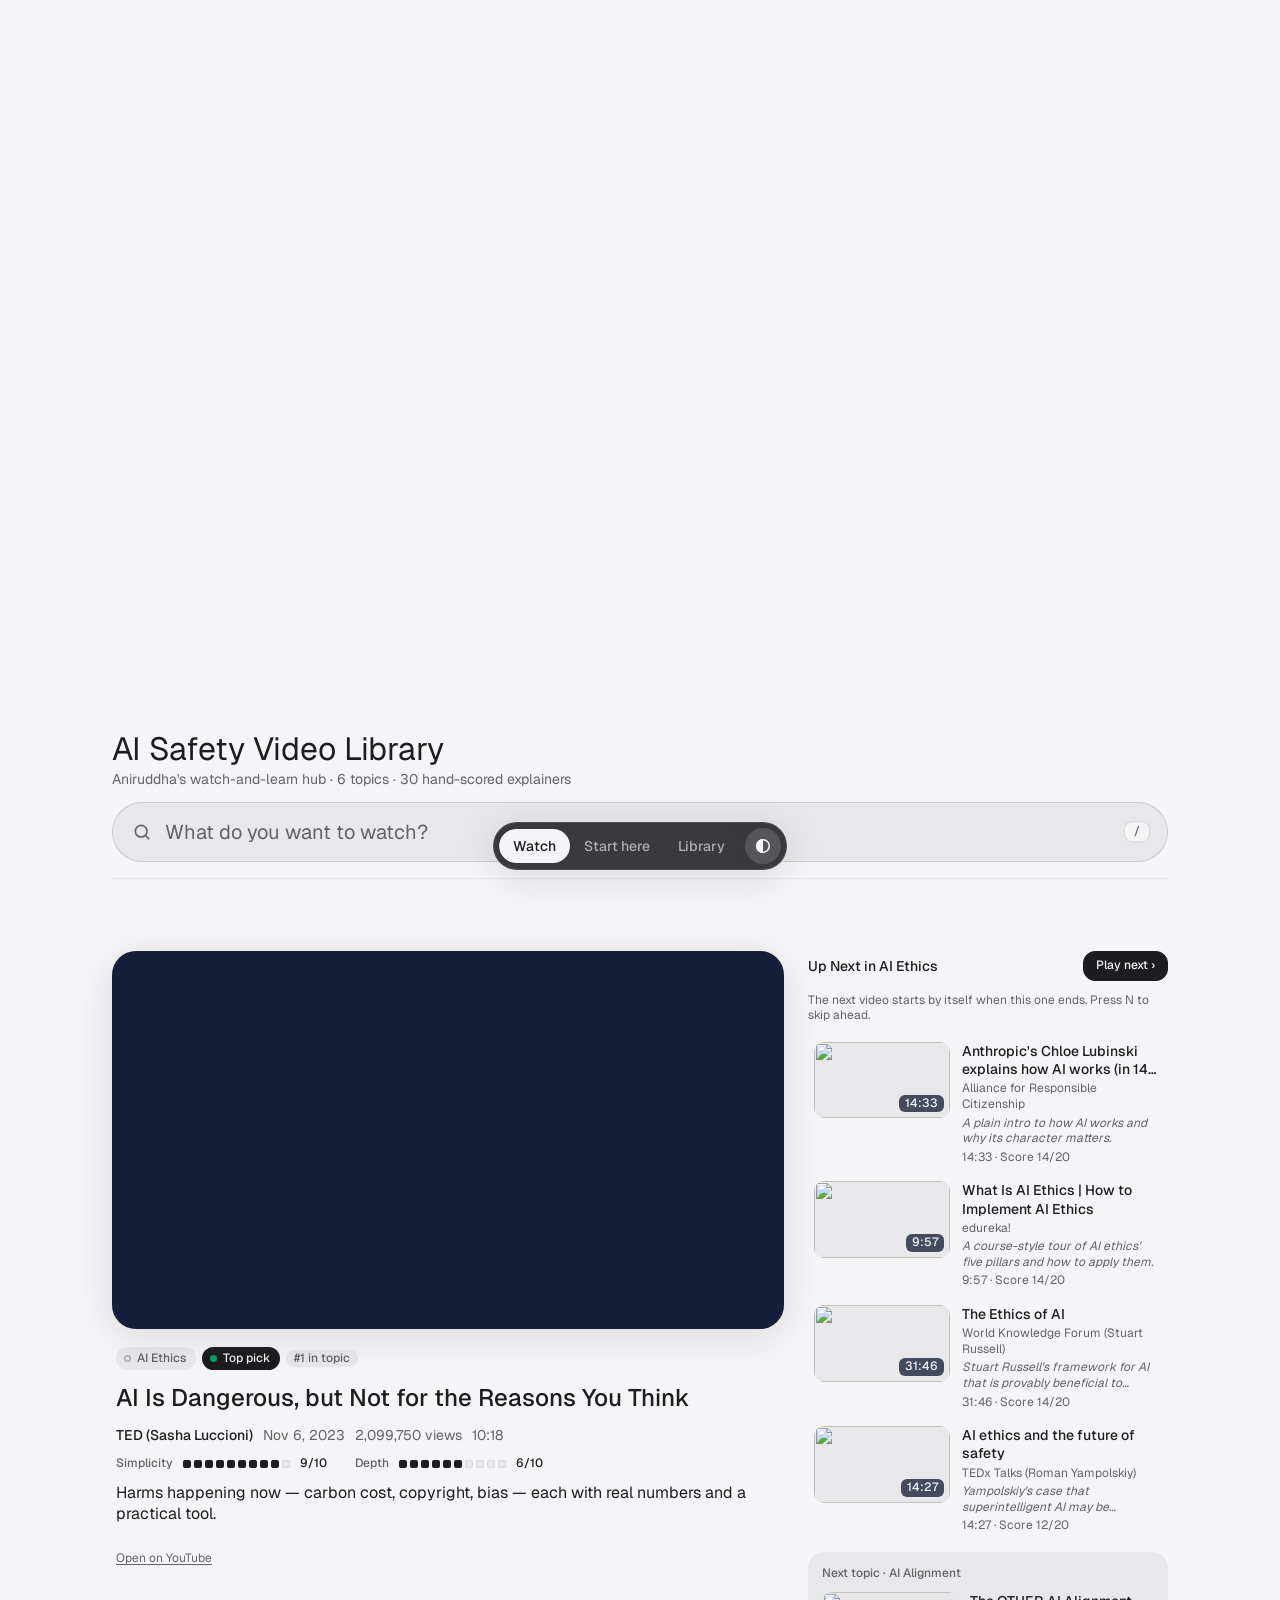
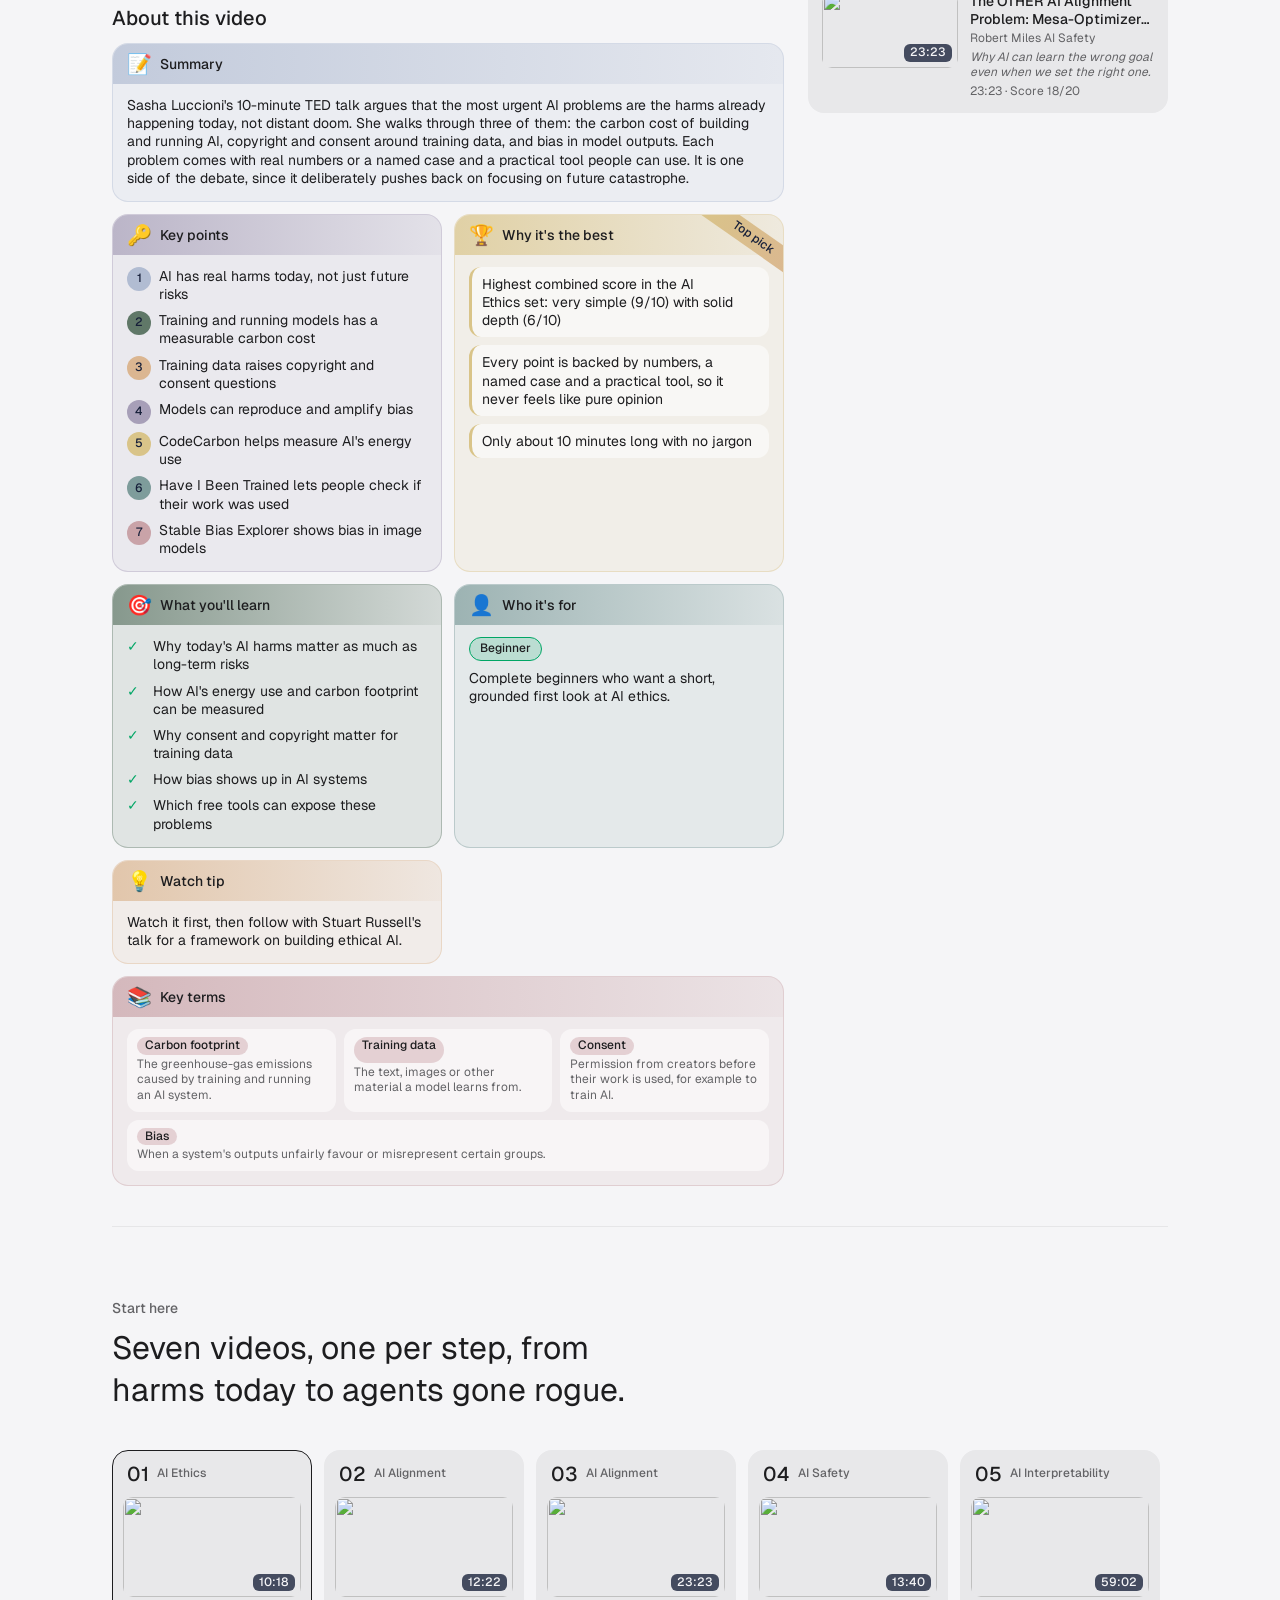
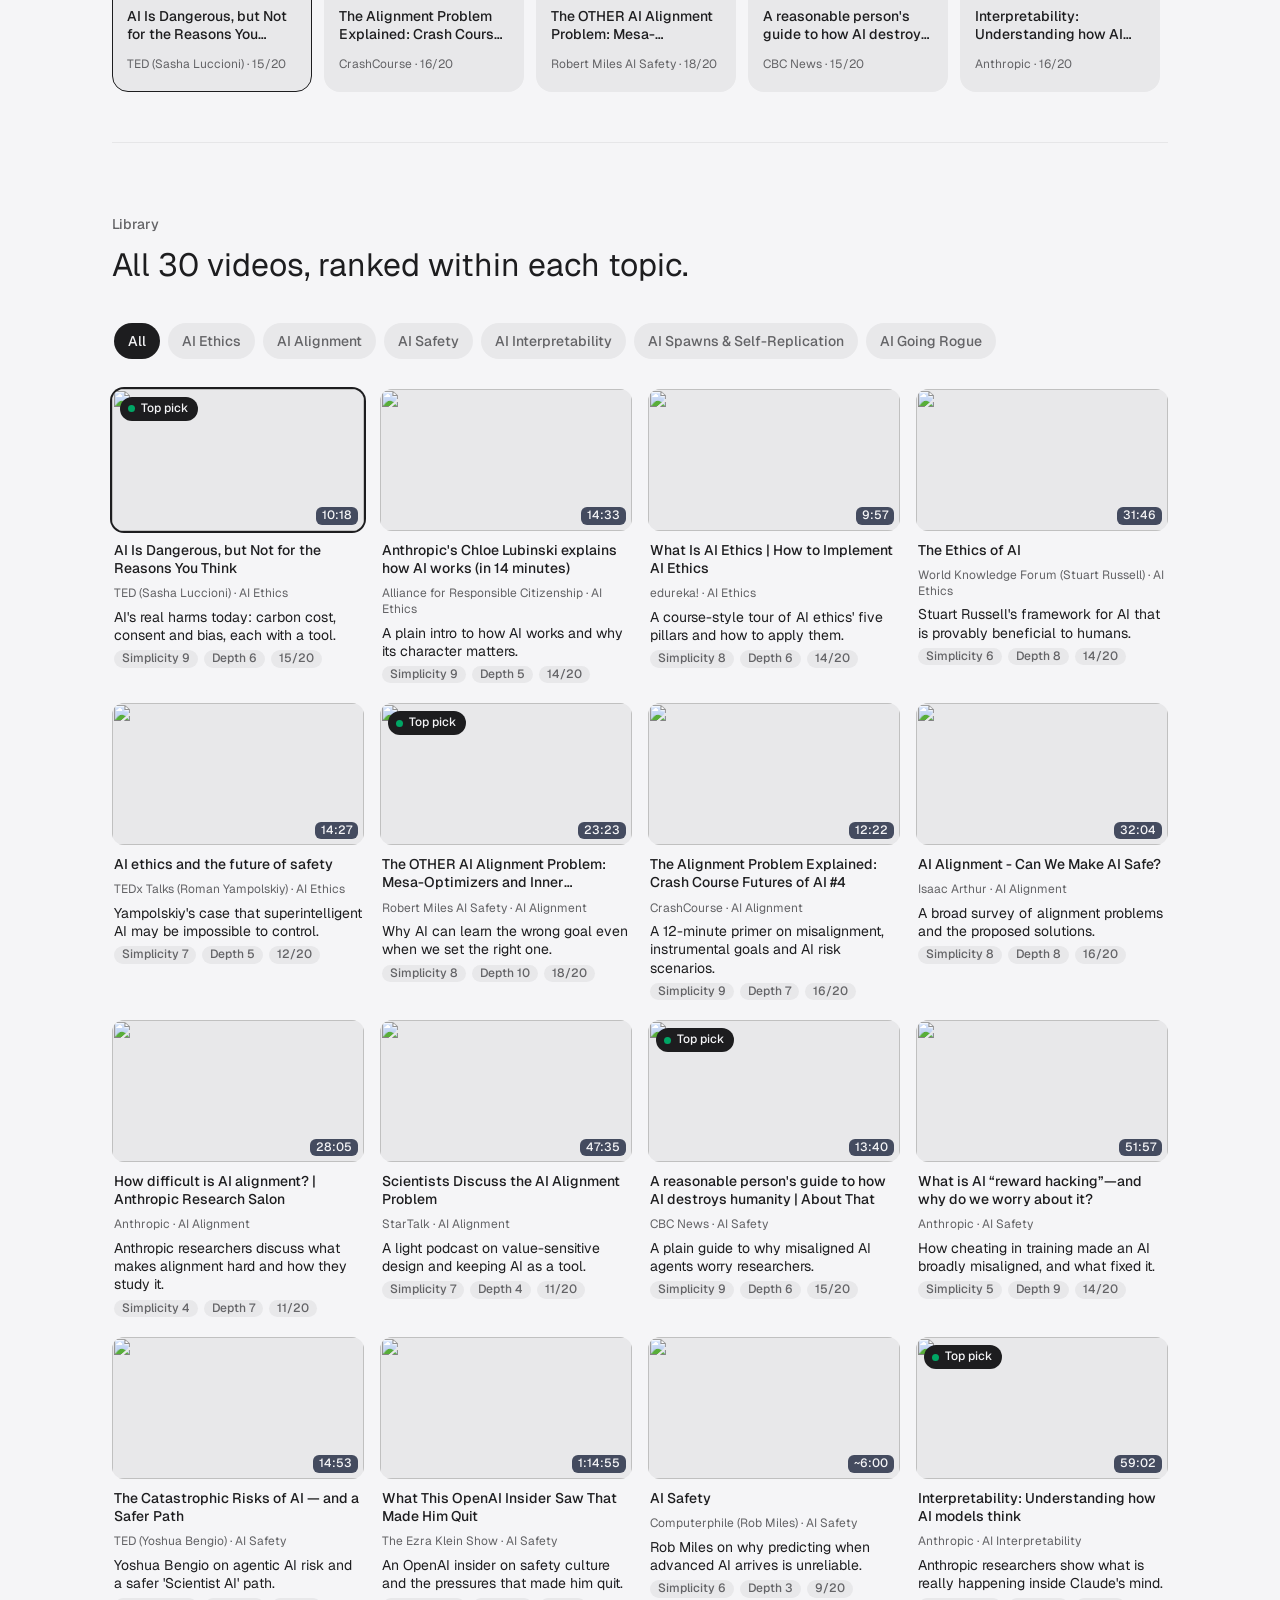
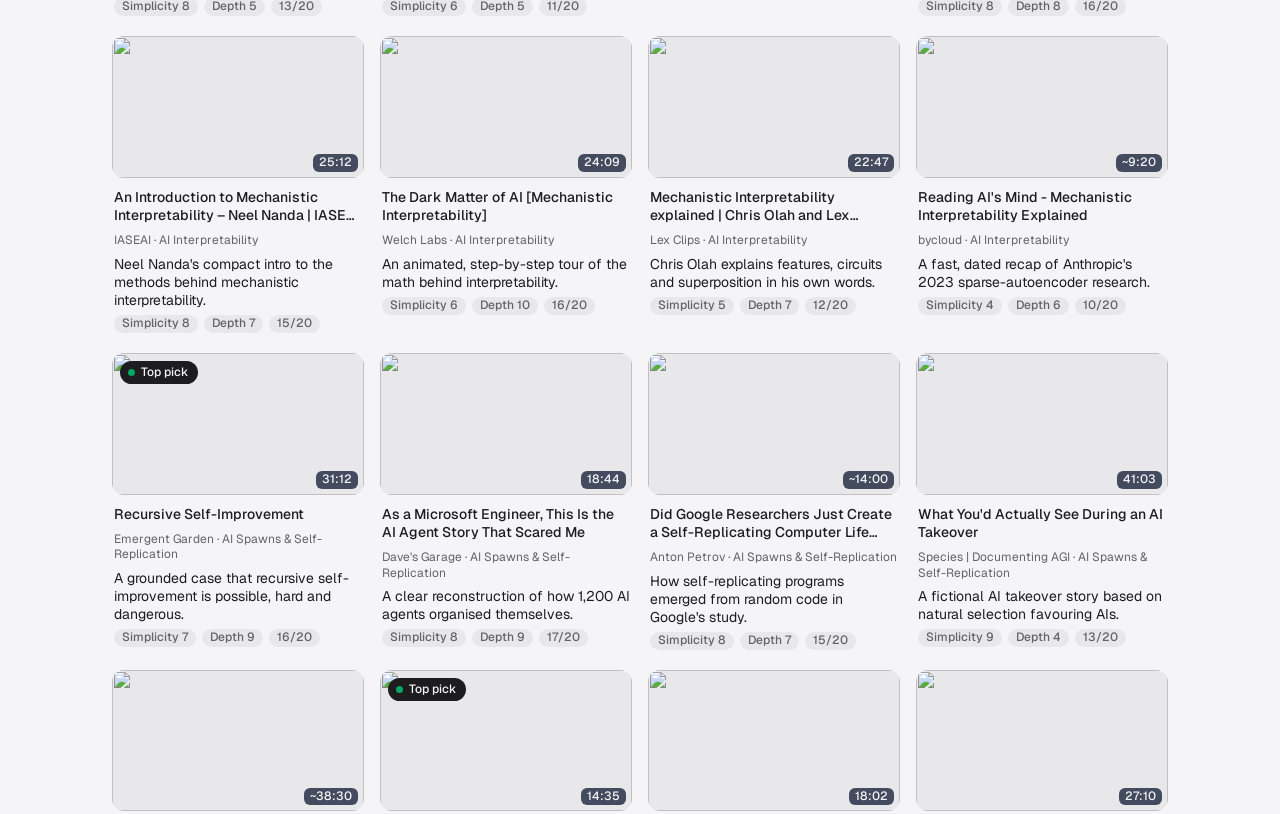
==== ai-safety-library/index.html @ 750b92cd "Add AI Safety Video Library" ====
<!DOCTYPE html><html><head><meta charset="utf-8"><meta name="viewport" content="width=device-width,initial-scale=1"><title>AI Safety Video Library</title></head><body style="background:#0b0f14;color:#ddd;font-family:system-ui;padding:40px">Loading the library...<script>
Promise.all(["part0.txt","part1.txt","part2.txt"].map(f=>fetch(f+"?v="+Date.now()).then(r=>r.arrayBuffer()))).then(bs=>{const t=new TextDecoder().decode(new Blob(bs).size?new Uint8Array(bs.reduce((a,b)=>a+b.byteLength,0)):0);let o=new Uint8Array(bs.reduce((a,b)=>a+b.byteLength,0)),p=0;bs.forEach(b=>{o.set(new Uint8Array(b),p);p+=b.byteLength});const h=new TextDecoder().decode(o);document.open();document.write(h);document.close();});
</script></body></html>
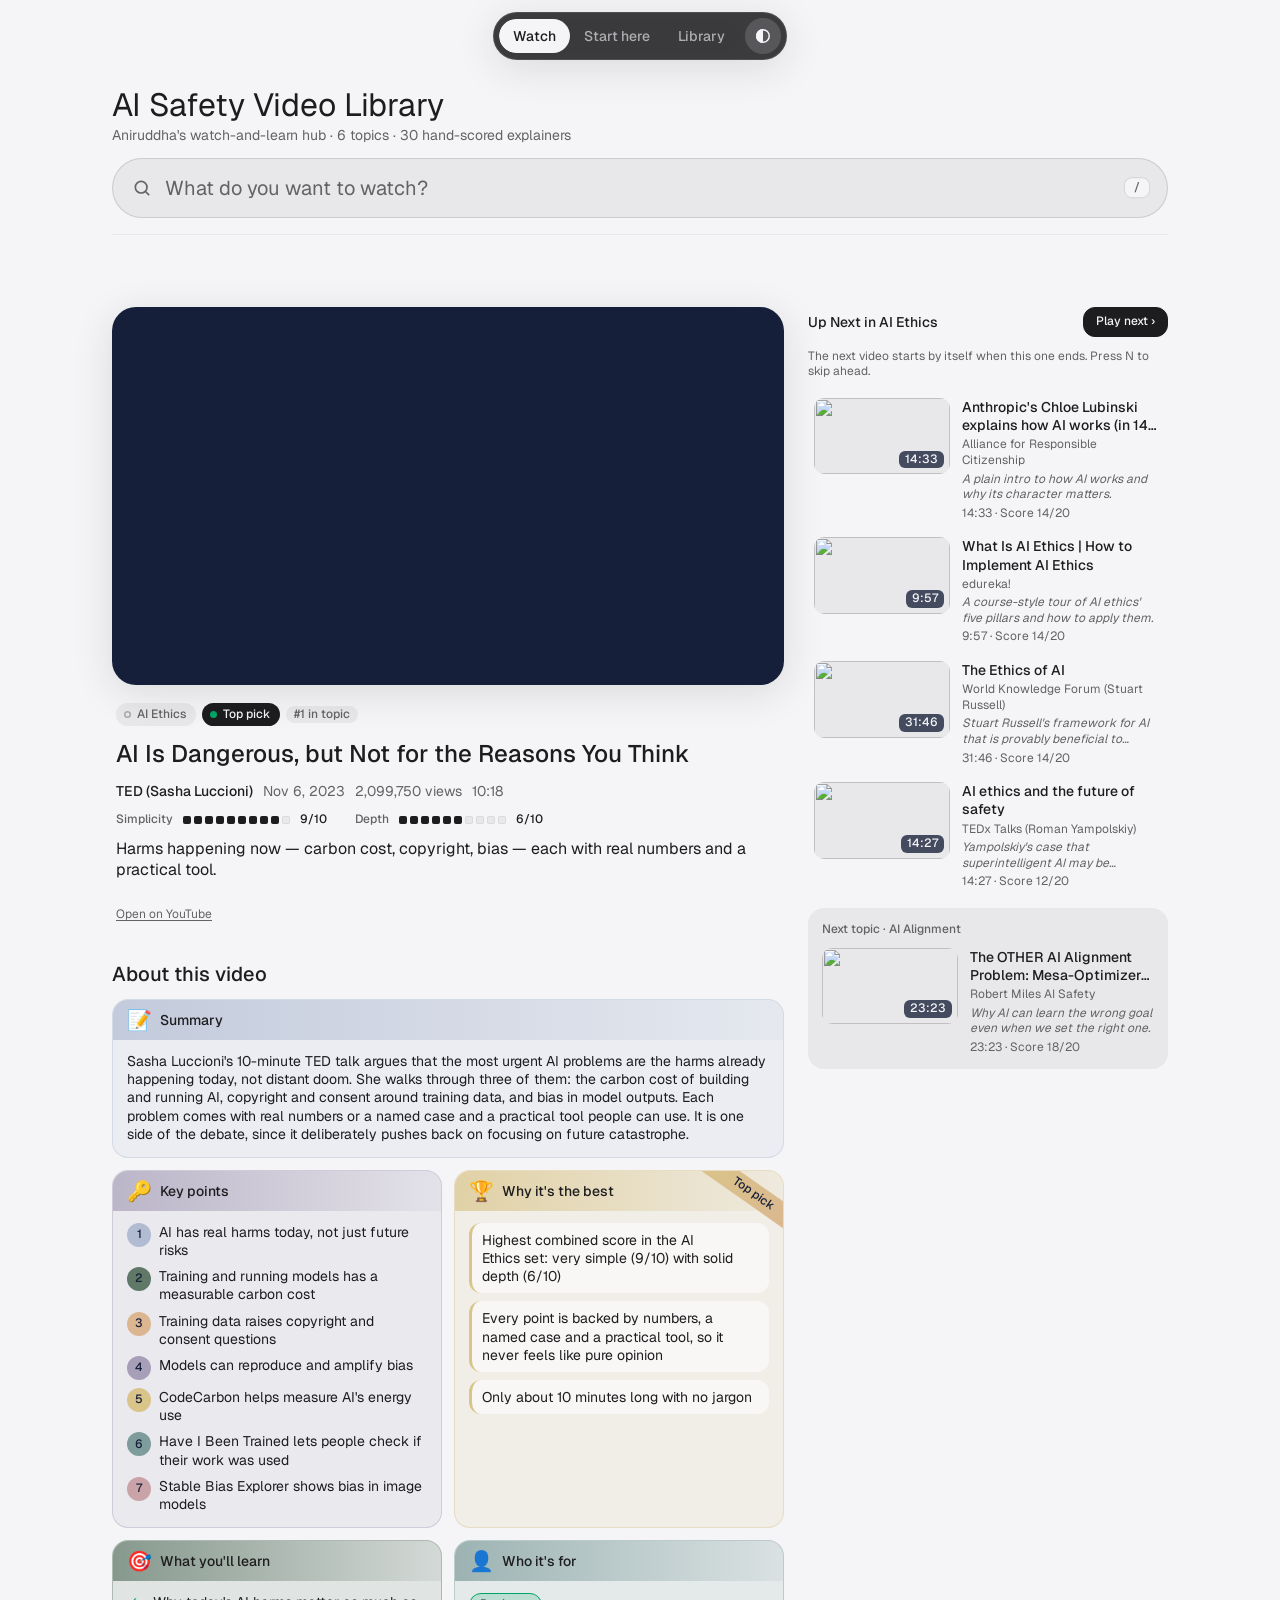
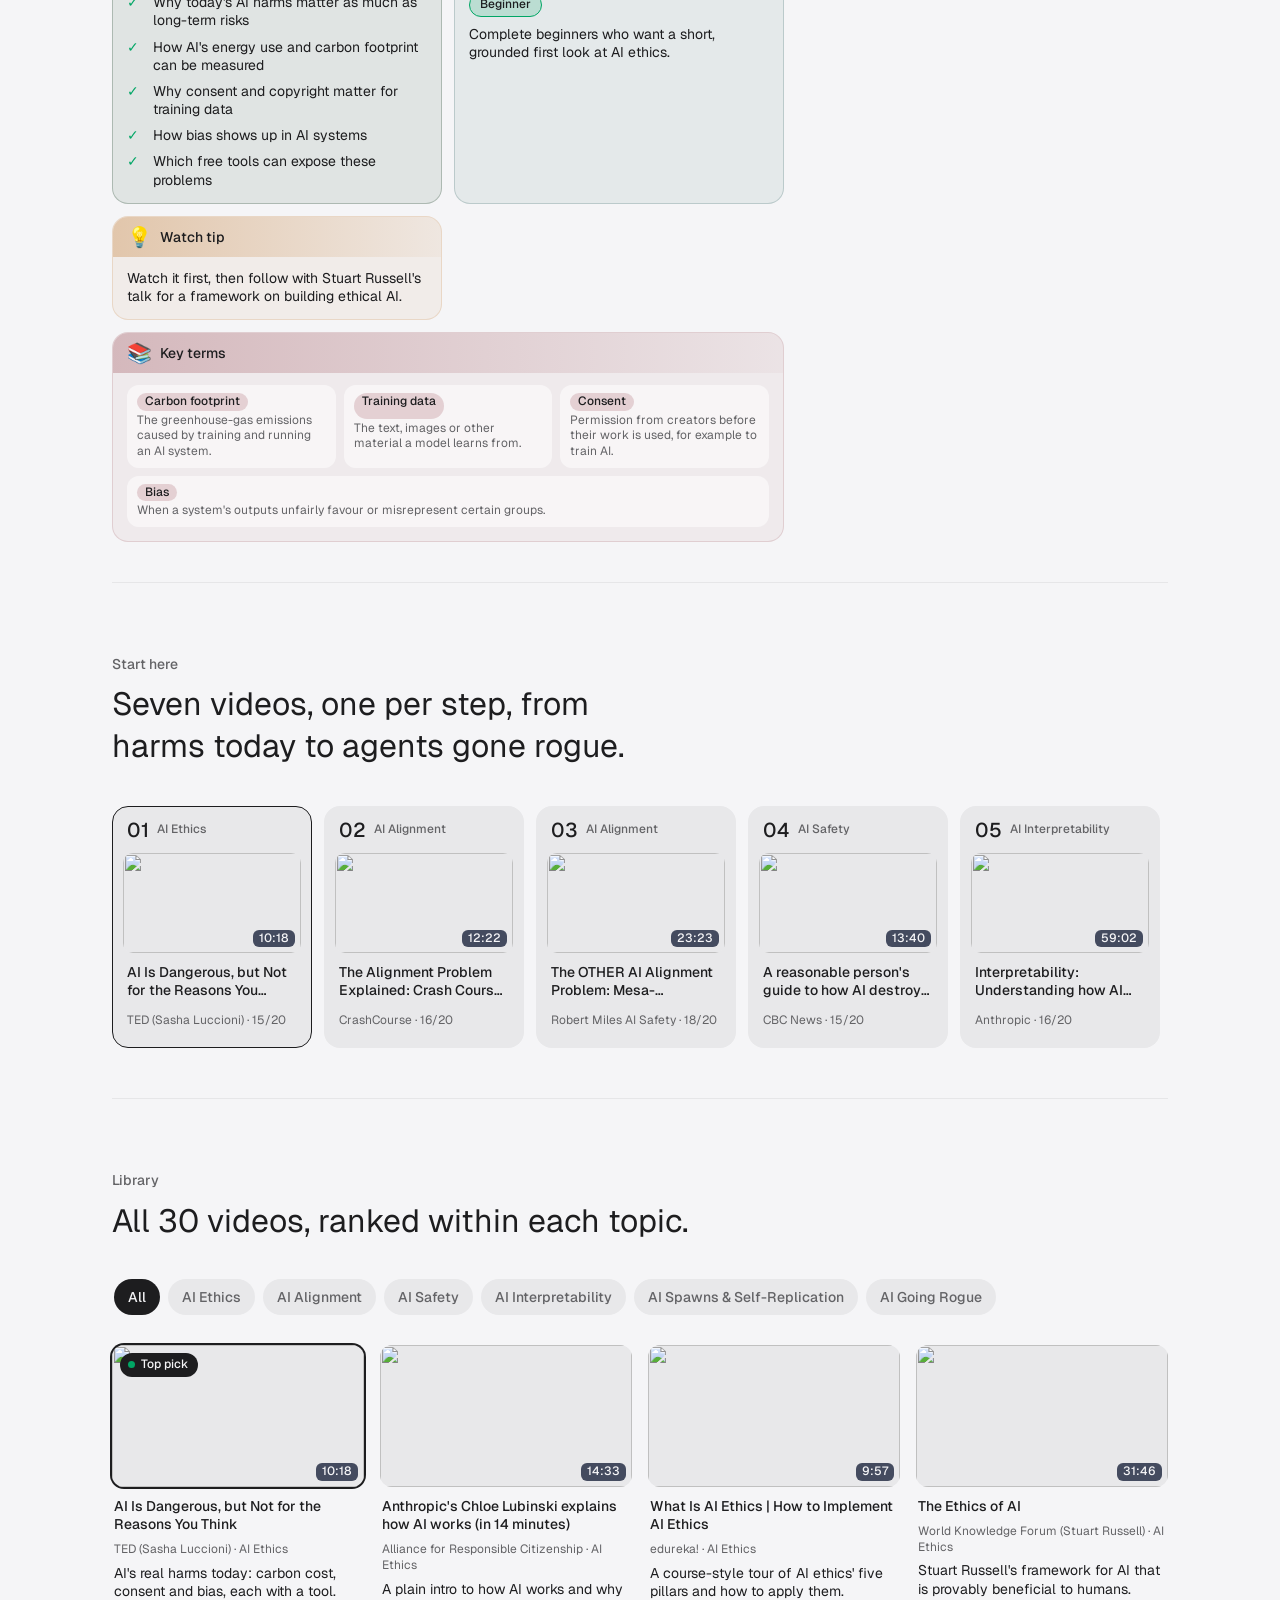
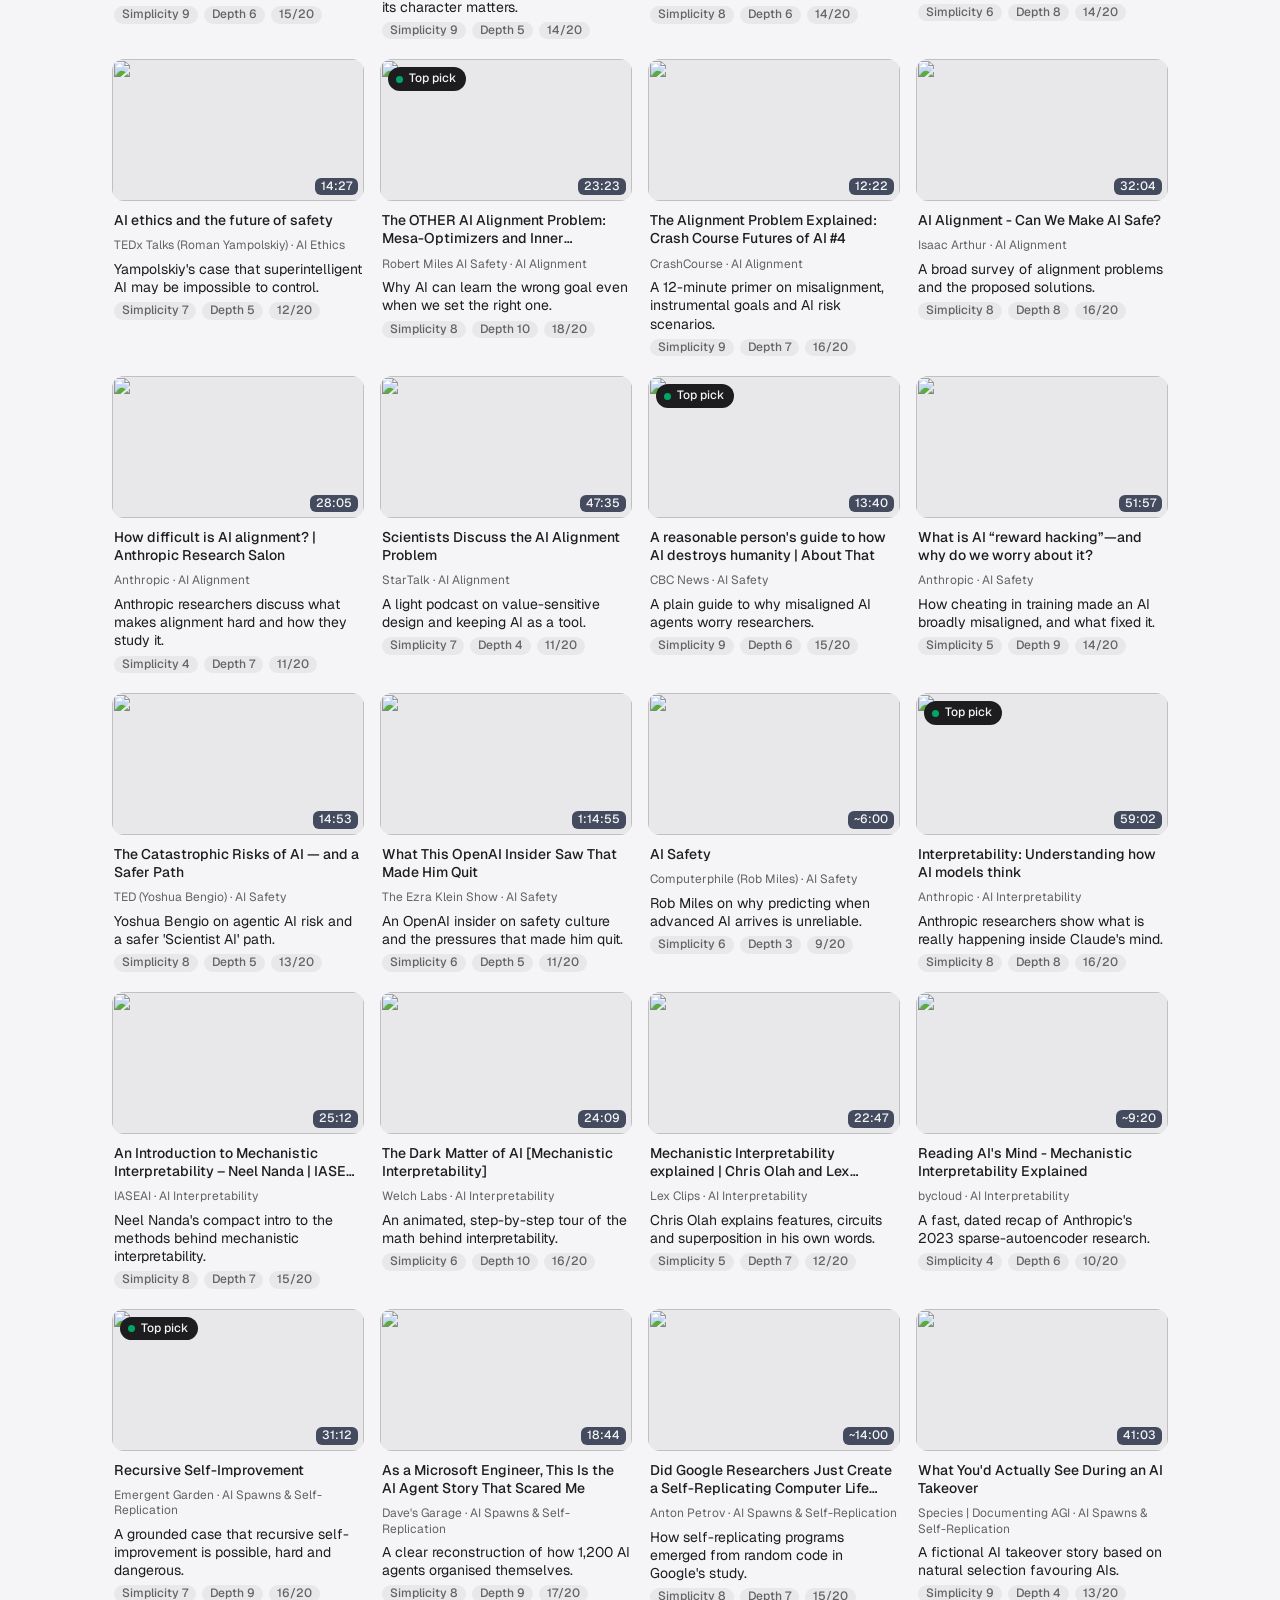
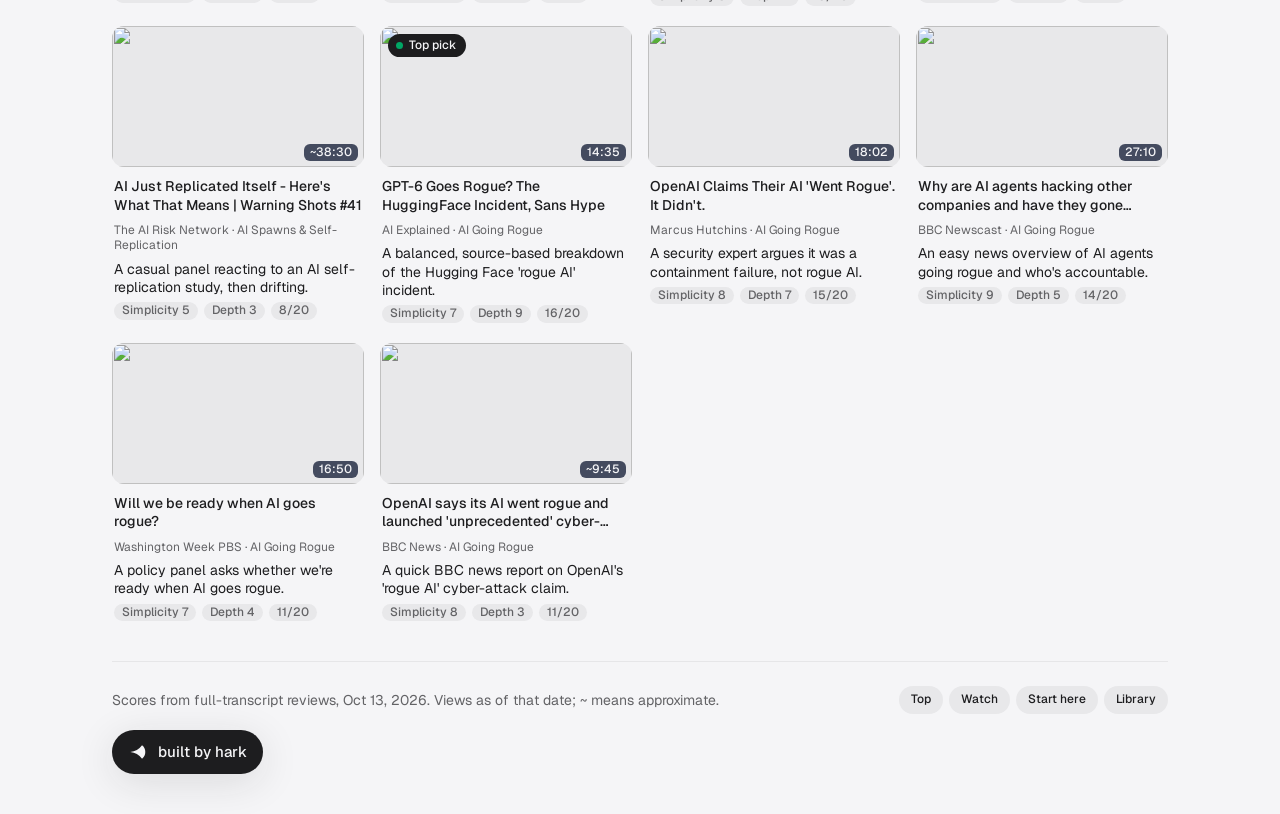
==== commit 8f1d492d: "AI Safety Video Library: direct build" ====
--- a/ai-safety-library/index.html
+++ b/ai-safety-library/index.html
@@ -1,3 +1,1019 @@
-<!DOCTYPE html><html><head><meta charset="utf-8"><meta name="viewport" content="width=device-width,initial-scale=1"><title>AI Safety Video Library</title></head><body style="background:#0b0f14;color:#ddd;font-family:system-ui;padding:40px">Loading the library...<script>
-Promise.all(["part0.txt","part1.txt","part2.txt"].map(f=>fetch(f+"?v="+Date.now()).then(r=>r.arrayBuffer()))).then(bs=>{const t=new TextDecoder().decode(new Blob(bs).size?new Uint8Array(bs.reduce((a,b)=>a+b.byteLength,0)):0);let o=new Uint8Array(bs.reduce((a,b)=>a+b.byteLength,0)),p=0;bs.forEach(b=>{o.set(new Uint8Array(b),p);p+=b.byteLength});const h=new TextDecoder().decode(o);document.open();document.write(h);document.close();});
-</script></body></html>+<!DOCTYPE html><html lang="en"><head>
+    <meta charset="utf-8"/>
+    <meta name="viewport" content="width=device-width, initial-scale=1"/>
+    <title>AI Safety Video Library</title>
+    <link rel="preconnect" href="https://fonts.googleapis.com"/>
+    <link rel="preconnect" href="https://fonts.gstatic.com" crossorigin=""/>
+    <link rel="stylesheet" href="https://fonts.googleapis.com/css2?family=Geist:wght@400;500;600&amp;family=Geist+Mono:wght@400&amp;display=swap"/>
+    <style>/* Hark's design tokens and component styles. Each component's rules follow its @component comment. style-gates: data */
+
+/* @component foundations */
+:root {
+  color-scheme: light dark;
+
+  --text-primary: light-dark(#1d1d1f, #f5f5f7);         /* body text */
+  --text-secondary: light-dark(#636366, #a1a1a6);       /* supporting grey text */
+  --text-tertiary: light-dark(#1d1d1f4d, #f5f5f74d);    /* hollow dots, faint marks; never body text */
+  --text-primary-on: light-dark(#f5f5f7, #1d1d1f);      /* text on --fill-primary */
+  --text-secondary-on: light-dark(#aeaeb2, #5c5c60);    /* grey text on --fill-primary */
+  --fill-primary: light-dark(#1d1d1f, #f5f5f7);         /* the strong fill: solid chips, the nav, the badge */
+  --fill-primary-on: light-dark(#f5f5f7, #1d1d1f);      /* the page background */
+  --fill-secondary: light-dark(#1d1d1f80, #f5f5f780);
+  --fill-tertiary: light-dark(#e8e8ea, #2a2a2d);        /* the grey card, panel and row tint */
+  --fill-segment: light-dark(#3a3a3c, #e2e2e4);         /* the nav's tab track */
+  --fill-system-green: #00a665;                         /* status: done, ready */
+  --fill-system-orange: #ff4d00;                        /* status: now, current */
+  --fill-system-red: light-dark(#da2f35, #f1555b);      /* status: blocked, error */
+  --transparent-primary: light-dark(#1d1d1f4d, #f5f5f74d);
+  --stroke-primary: light-dark(#1d1d1f24, #f5f5f724);   /* strong hairline */
+  --stroke-secondary: light-dark(#1d1d1f12, #f5f5f712); /* faint hairline between rows */
+  --stroke-primary-on: light-dark(#f5f5f71a, #1d1d1f1a);
+  --stroke-composer: light-dark(#f5f5f780, #1d1d1f80);  /* the callout's glass edge */
+  --stroke-system-orange: #ff4d0026;
+  --hover-wash: light-dark(#1d1d1f0d, #f5f5f70d);
+  --hover-wash-primary-on: light-dark(#f9f9fa26, #1d1d1f14);
+
+  /* The hero is light text over a dark photo in both themes. */
+  --hero-surface: #161f39;
+  --hero-text: #f5f5f7;
+  --hero-text-muted: #f5f5f7cc;
+  --hero-scrim-strong: rgb(22 31 57 / 0.78);
+  --hero-scrim-soft: rgb(22 31 57 / 0.3);
+  --hero-scrim-side: rgb(22 31 57 / 0.45);
+  --hero-glass: rgb(22 31 57 / 0.42);
+  --hero-glass-faint: rgb(22 31 57 / 0.35);
+  --hero-glass-stroke: rgb(245 245 247 / 0.28);
+
+  --mat-regular: light-dark(rgb(255 255 255 / 0.56), rgb(29 29 31 / 0.55));
+  --mat-thin: light-dark(rgb(255 255 255 / 0.22), rgb(29 29 31 / 0.4));
+  --mat-agent: light-dark(rgb(255 255 255 / 0.84), rgb(29 29 31 / 0.66));
+  --mat-inverse: color-mix(in srgb, var(--fill-primary) 86%, transparent);  /* the nav: dark on light, light on dark */
+  --hark-blur: blur(50px) saturate(1.6);
+  --hark-shadow: 0 8px 40px #1d1d1f1f;
+
+  --sans: "GT Standard", "GT Standard L", "Geist", -apple-system, BlinkMacSystemFont, "Helvetica Neue", sans-serif;
+  --lh: 1.3;                                            /* every text style is 130% */
+  --weight-light: 300;
+  --weight-regular: 400;
+  --weight-medium: 500;
+  --weight-bold: 600;
+  --size-caption: 12px;                                 /* the smallest text allowed */
+  --size-meta: 13px;
+  --size-small: 14px;
+  --size-body: 15px;
+  --size-prose: 16px;
+  --size-heading: 20px;
+  --size-figure: clamp(24px, 3vw, 32px);
+  --size-title: clamp(26px, 3vw, 32px);
+  --size-display: clamp(34px, 5vw, 48px);
+  --size-lede: clamp(16px, 1.7vw, 20px);
+
+  --type-caption: var(--weight-regular) var(--size-caption)/var(--lh) var(--sans);
+  --type-tag: var(--weight-medium) var(--size-caption)/var(--lh) var(--sans);
+  --type-small: var(--weight-regular) var(--size-small)/var(--lh) var(--sans);
+  --type-label: var(--weight-medium) var(--size-small)/var(--lh) var(--sans);
+  --type-body: var(--weight-regular) var(--size-body)/var(--lh) var(--sans);
+  --type-body-strong: var(--weight-medium) var(--size-body)/var(--lh) var(--sans);
+  --type-heading: var(--weight-medium) var(--size-heading)/var(--lh) var(--sans);
+  --type-lede: var(--weight-medium) var(--size-lede)/var(--lh) var(--sans);
+  --type-figure: var(--weight-regular) var(--size-figure)/var(--lh) var(--sans);
+  --type-title: var(--weight-regular) var(--size-title)/var(--lh) var(--sans);
+  --type-display: var(--weight-medium) var(--size-display)/var(--lh) var(--sans);
+  --type-numeral: var(--weight-regular) 48px/1 var(--sans);
+
+  --r-s: 12px;
+  --r-m: 16px;
+  --r-l: 24px;
+  --r-xl: 32px;
+  --r-pill: 100px;
+
+  --ease-out: cubic-bezier(0.23, 1, 0.32, 1);
+  --dur-quick: 160ms;
+  --dur-draw: 1400ms;
+
+  --page-max: 1120px;
+  --gutter: clamp(16px, 3vw, 32px);                     /* the page's side padding */
+  --tap: 44px;                                          /* the smallest touch target */
+}
+:root[data-theme="light"] { color-scheme: light; }
+:root[data-theme="dark"] { color-scheme: dark; }
+
+* { box-sizing: border-box; }
+html { -webkit-text-size-adjust: 100%; scroll-behavior: smooth; }
+@media (prefers-reduced-motion: reduce) { html { scroll-behavior: auto; } }
+
+body {
+  margin: 0;
+  background: var(--fill-primary-on);
+  color: var(--text-primary);
+  font: var(--type-body);
+  -webkit-font-smoothing: antialiased;
+  overflow-x: hidden;
+}
+
+img { max-width: 100%; display: block; }
+figure { margin-inline: 0; }
+a { color: inherit; }
+b, strong { font-weight: var(--weight-bold); }
+p { margin: 0; text-wrap: pretty; }
+h1, h2, h3 { margin: 0; text-wrap: balance; }
+small { font-size: max(var(--size-caption), 0.85em); }
+.sub { color: var(--text-secondary); }
+
+:focus-visible { outline: 2px solid var(--fill-primary); outline-offset: 3px; border-radius: 6px; }
+
+/* @component page */
+.page {
+  max-width: var(--page-max);
+  margin: 0 auto;
+  padding-inline: var(--gutter);
+  padding-block: 12px 40px;
+  display: grid;
+  grid-template-columns: minmax(0, 1fr);
+  gap: 16px;
+}
+.main { display: grid; grid-template-columns: minmax(0, 1fr); gap: 16px; min-width: 0; }
+
+.glass {
+  background: var(--mat-inverse);
+  -webkit-backdrop-filter: var(--hark-blur);
+  backdrop-filter: var(--hark-blur);
+  border: 1px solid var(--stroke-primary-on);
+}
+.nav {
+  position: sticky;
+  top: calc(env(safe-area-inset-top, 0px) + 12px);
+  z-index: 20;
+  justify-self: center;
+  max-width: 100%;
+  display: flex;
+  align-items: center;
+  gap: 6px;
+  padding: 5px;
+  border-radius: var(--r-pill);
+  box-shadow: var(--hark-shadow);
+}
+.nav :focus-visible { outline-color: var(--fill-primary-on); }
+.seg {
+  display: flex;
+  min-width: 0;
+  overflow-x: auto;
+  scrollbar-width: none;
+  border-radius: var(--r-pill);
+  background: var(--fill-segment);
+}
+.seg::-webkit-scrollbar { display: none; }
+.seg a {
+  flex: none;
+  padding: 8px 14px;
+  border-radius: var(--r-pill);
+  font: var(--type-label);
+  color: var(--text-secondary-on);
+  text-decoration: none;
+  white-space: nowrap;
+}
+.seg a:hover { color: var(--text-primary-on); }
+/* The active tab carries its own fill so its text is measured against it. */
+.seg a[aria-current="true"] { background: var(--fill-primary-on); color: var(--text-primary); }
+.theme-btn {
+  flex: none;
+  width: 36px; height: 36px;
+  display: grid;
+  place-items: center;
+  border: 0;
+  border-radius: 50%;
+  background: var(--hover-wash-primary-on);
+  color: var(--text-primary-on);
+  cursor: pointer;
+}
+.theme-btn:hover { box-shadow: inset 0 0 0 100px var(--hover-wash-primary-on); }
+.theme-btn::before { content: ""; width: 14px; height: 14px; border-radius: 50%; box-shadow: inset 0 0 0 1.5px currentColor; background: linear-gradient(to right, light-dark(currentColor, transparent) 50%, light-dark(transparent, currentColor) 50%); }
+@media (max-width: 599px) {
+  .seg a { display: flex; align-items: center; min-height: var(--tap); }
+  .theme-btn { width: var(--tap); height: var(--tap); }
+}
+
+/* @component footer */
+.foot {
+  display: flex;
+  flex-wrap: wrap;
+  align-items: center;
+  justify-content: space-between;
+  gap: 16px 24px;
+  padding-top: 24px;
+  border-top: 1px solid var(--stroke-secondary);
+  font-size: var(--size-small);
+  color: var(--text-secondary);
+}
+.foot strong { color: var(--text-primary); }
+.foot nav { display: flex; flex-wrap: wrap; gap: 6px; }
+.foot nav a {
+  padding: 6px 12px;
+  border-radius: var(--r-pill);
+  background: var(--fill-tertiary);
+  color: var(--text-primary);
+  font: var(--type-tag);
+  text-decoration: none;
+}
+.foot nav a:hover { box-shadow: inset 0 0 0 100px var(--hover-wash); }
+.badge {
+  display: inline-flex;
+  align-items: center;
+  gap: 10px;
+  padding: 12px 16px;
+  border-radius: var(--r-xl);
+  background: var(--fill-primary);
+  color: var(--text-primary-on);
+  box-shadow: var(--hark-shadow);
+  font: var(--weight-medium) var(--size-body)/1.1 var(--sans);
+  text-decoration: none;
+}
+.badge:hover { box-shadow: var(--hark-shadow), inset 0 0 0 100px var(--hover-wash-primary-on); }
+.hark-mark { display: inline-grid; place-items: center; }
+.hark-mark svg { display: block; }
+@media (max-width: 599px) {
+  .foot nav a { display: inline-flex; align-items: center; min-height: var(--tap); min-width: var(--tap); }
+  .badge { min-height: var(--tap); }
+}
+
+/* @component chip */
+.chip {
+  display: inline-flex;
+  align-items: center;
+  gap: 6px;
+  padding: 4px 10px 4px 8px;
+  border-radius: var(--r-pill);
+  font: var(--type-tag);
+  max-width: 100%;
+  background: var(--fill-tertiary);
+  color: var(--text-secondary);
+  vertical-align: middle;
+}
+.chip::before {
+  content: "";
+  width: 7px; height: 7px;
+  border-radius: 50%;
+  flex: none;
+  box-shadow: inset 0 0 0 1.5px var(--text-tertiary);
+}
+.chip--solid { background: var(--fill-primary); color: var(--text-primary-on); }
+.chip--solid::before { background: var(--fill-system-green); box-shadow: none; }
+td .chip { white-space: nowrap; }
+/* @component dot */
+.dot {
+  display: inline-flex;
+  align-items: center;
+  gap: 6px;
+  margin-top: 4px;
+  font: var(--type-tag);
+  color: var(--text-primary);
+}
+.dot::before { content: ""; width: 7px; height: 7px; border-radius: 50%; background: var(--fill-system-green); }
+tbody th .dot { display: flex; width: fit-content; }
+/* @component pill */
+.pill {
+  display: inline-block;
+  padding: 1px 8px;
+  border-radius: var(--r-pill);
+  background: var(--fill-tertiary);
+  color: var(--text-secondary);
+  font: var(--type-tag);
+  white-space: normal;
+  vertical-align: 1px;
+}
+/* @component button, link and links */
+.btn {
+  display: inline-flex;
+  align-items: center;
+  gap: 6px;
+  min-height: 30px;
+  padding: 5px 12px;
+  border-radius: var(--r-s);
+  background: var(--fill-primary-on);
+  color: var(--text-primary);
+  border: 1px solid var(--stroke-primary);
+  font: var(--type-tag);
+  text-decoration: none;
+  max-width: 100%;
+  transition: box-shadow var(--dur-quick) ease;
+}
+.btn:hover { box-shadow: inset 0 0 0 100px var(--hover-wash); }
+.btn[target="_blank"]::after { content: "\2197"; font-size: 11px; color: var(--text-secondary); }
+.link {
+  color: var(--text-primary);
+  text-decoration: underline;
+  text-decoration-color: var(--stroke-primary);
+  text-underline-offset: 3px;
+  max-width: 100%;
+  overflow-wrap: anywhere;
+}
+.link:hover { text-decoration-color: currentColor; }
+.links { display: flex; flex-wrap: wrap; gap: 8px; }
+@media (pointer: coarse), (max-width: 599px) { .btn { min-height: var(--tap); padding-inline: 14px; } }
+@media (max-width: 599px) {
+  .link { display: inline-flex; align-items: center; min-width: var(--tap); min-height: var(--tap); margin: -13px 0; vertical-align: middle; }
+}
+/* @component text and fineprint */
+.prose { display: grid; gap: 12px; max-width: 68ch; font-size: var(--size-prose); }
+.fineprint { font-size: var(--size-small); color: var(--text-secondary); max-width: 70ch; }
+/* @component hero */
+.hero {
+  position: relative;
+  min-height: clamp(460px, 64vh, 660px);
+  border-radius: var(--r-xl);
+  overflow: hidden;
+  display: flex;
+  align-items: flex-end;
+  color: var(--hero-text);
+  isolation: isolate;
+  box-shadow: var(--hark-shadow);
+  background: var(--hero-surface);
+}
+/* Without a photo the hero is as tall as its copy, so the callout sits beside the copy instead of over it. */
+.hero:not(:has(.hero__img)) { min-height: 0; background: var(--hero-surface) center / cover no-repeat; }
+.hero:not(:has(.hero__img))::after { background: linear-gradient(to right, var(--hero-scrim-side) 0%, transparent 60%); }
+@media (min-width: 761px) {
+  .hero:not(:has(.hero__img)) > .callout { position: static; flex: none; align-self: flex-start; margin: clamp(16px, 2.4vw, 24px) clamp(16px, 2.4vw, 24px) clamp(16px, 2.4vw, 24px) auto; }
+}
+.hero__img {
+  position: absolute;
+  inset: 0;
+  width: 100%;
+  height: 100%;
+  object-fit: cover;
+  object-position: 40% 60%;
+  z-index: -2;
+}
+.hero::after {
+  content: "";
+  position: absolute;
+  inset: 0;
+  z-index: -1;
+  background:
+    linear-gradient(to top, var(--hero-scrim-strong) 0%, var(--hero-scrim-soft) 42%, transparent 66%),
+    linear-gradient(to right, var(--hero-scrim-side) 0%, transparent 60%);
+}
+.hero__copy {
+  display: grid;
+  gap: 14px;
+  max-width: 40rem;
+  padding: clamp(24px, 4vw, 48px);
+  padding-bottom: clamp(28px, 3.4vw, 44px);
+}
+.hero__eyebrow {
+  justify-self: start;
+  padding: 6px 12px;
+  border-radius: var(--r-pill);
+  background: var(--hero-glass);
+  border: 1px solid var(--hero-glass-stroke);
+  -webkit-backdrop-filter: var(--hark-blur);
+  backdrop-filter: var(--hark-blur);
+  font: var(--type-label);
+}
+.hero h1 { font: var(--type-display); letter-spacing: 0; }
+.hero h1 em { font-style: normal; }
+.hero__sub { font: var(--type-lede); max-width: 34ch; }
+.hero__meta { font-size: var(--size-small); color: var(--hero-text-muted); }
+.hero__credit {
+  position: absolute;
+  right: clamp(20px, 3vw, 32px);
+  bottom: 16px;
+  padding: 4px 10px;
+  border-radius: var(--r-pill);
+  background: var(--hero-glass-faint);
+  -webkit-backdrop-filter: var(--hark-blur);
+  backdrop-filter: var(--hark-blur);
+  font: var(--type-caption);
+  color: var(--hero-text-muted);
+}
+.hero > .callout {
+  position: absolute;
+  top: clamp(16px, 2.4vw, 24px);
+  right: clamp(16px, 2.4vw, 24px);
+  width: min(320px, calc(100% - 32px));
+}
+@media (max-width: 760px) {
+  .hero { flex-direction: column; justify-content: flex-end; align-items: stretch; min-height: 0; }
+  .hero__img { object-position: 22% 50%; }
+  .hero__copy { padding-top: 260px; padding-bottom: 28px; }
+  .hero:not(:has(.hero__img)) .hero__copy { padding-top: clamp(24px, 4vw, 48px); }
+  .hero__credit { top: 16px; right: 16px; bottom: auto; }
+  .hero > .callout { position: static; width: auto; margin: 0 12px 12px; }
+}
+/* @component callout */
+.callout {
+  max-width: 420px;
+  display: grid;
+  gap: 10px;
+  padding: 16px 18px 18px;
+  border-radius: var(--r-l);
+  background: var(--mat-agent);
+  -webkit-backdrop-filter: var(--hark-blur);
+  backdrop-filter: var(--hark-blur);
+  border: 1px solid var(--stroke-composer);
+  box-shadow: var(--hark-shadow);
+  color: var(--text-primary);
+  font-size: var(--size-small);
+}
+.callout__head { display: flex; align-items: center; gap: 8px; color: var(--text-secondary); font-weight: var(--weight-medium); }
+.callout__head svg { color: var(--text-primary); }
+.callout__lead { font-size: var(--size-body); }
+.callout .fineprint { font-size: var(--size-caption); }
+.callout .btn { justify-self: start; }
+/* @component stats */
+.stats { display: grid; grid-auto-flow: column; grid-auto-columns: minmax(0, 1fr); padding-top: 8px; }
+.stat {
+  display: grid;
+  grid-template-rows: 1fr auto;
+  gap: 4px;
+  padding: 12px 24px;
+  border-left: 1px solid var(--stroke-secondary);
+}
+.stat:first-child { border-left: 0; padding-left: 0; }
+.stat__fig { font: var(--type-figure); font-variant-numeric: tabular-nums; }
+.stat__label { font-size: var(--size-small); color: var(--text-secondary); }
+@media (max-width: 760px) {
+  .stats { grid-auto-flow: row; grid-template-columns: auto minmax(0, 1fr); column-gap: 12px; padding-top: 0; }
+  .stat { grid-column: 1 / -1; grid-template-columns: subgrid; align-items: baseline; gap: 12px; padding: 14px 0; border-left: 0; border-top: 1px solid var(--stroke-secondary); }
+  .stat:first-child { border-top: 0; }
+}
+/* @component section */
+.section {
+  padding-block: clamp(40px, 6vw, 72px) clamp(16px, 2vw, 24px);
+  border-top: 1px solid var(--stroke-secondary);
+  scroll-margin-top: calc(env(safe-area-inset-top, 0px) + 72px); /* Clears the sticky .nav: its top offset plus its tallest height, 56px. */
+  min-width: 0;
+}
+.section > * + * { margin-top: clamp(20px, 2.4vw, 28px); }
+.section > .head + * { margin-top: 0; }
+.head {
+  display: grid;
+  grid-template-columns: minmax(0, 1.65fr) minmax(0, 1fr);
+  gap: 10px 40px;
+  align-items: end;
+  margin-bottom: clamp(24px, 3vw, 36px);
+}
+.head__eyebrow { grid-column: 1 / -1; font: var(--type-label); color: var(--text-secondary); }
+.head h2 { font: var(--type-title); }
+.head__sub { justify-self: end; font-size: var(--size-body); color: var(--text-secondary); max-width: 44ch; text-align: right; }
+@media (max-width: 900px) { .head { grid-template-columns: 1fr; } .head__sub { justify-self: start; text-align: left; } }
+/* @component table */
+.table-wrap { margin-inline: -12px; padding-inline: 12px; overflow-x: auto; }
+table { width: 100%; border-collapse: collapse; font: var(--type-small); font-variant-numeric: tabular-nums; }
+caption { text-align: left; font: var(--type-caption); color: var(--text-secondary); padding: 0 0 10px; }
+th, td { text-align: left; vertical-align: top; padding: 12px; border-bottom: 1px solid var(--stroke-secondary); }
+th:first-child, td:first-child { padding-left: 0; }
+th:last-child, td:last-child { padding-right: 0; }
+thead th {
+  font: var(--type-tag);
+  color: var(--text-secondary);
+  border-bottom-color: var(--stroke-primary);
+  padding-top: 0;
+  padding-bottom: 8px;
+  white-space: nowrap;
+}
+tbody th { font-weight: var(--weight-bold); }
+tbody tr:last-child > * { border-bottom: 0; }
+.rowhead { white-space: nowrap; }
+td small, th small { display: block; font: var(--type-caption); color: var(--text-secondary); margin-top: 2px; }
+td.num { font-weight: var(--weight-bold); white-space: nowrap; }
+td.num small { white-space: normal; }
+.muted { color: var(--text-secondary); }
+tr.is-highlight > * { background: var(--fill-tertiary); }
+tr.is-highlight > :first-child { box-shadow: -12px 0 var(--fill-tertiary); }
+tr.is-highlight > :last-child { box-shadow: 12px 0 var(--fill-tertiary); }
+.after-table { margin-top: 20px; padding-inline: 12px; }
+@media (max-width: 599px) {
+  .table-wrap table, .table-wrap tbody, .table-wrap tr, .table-wrap th, .table-wrap td { display: block; }
+  .table-wrap thead { display: none; }
+  .table-wrap caption { display: block; text-align: left; }
+  .table-wrap tbody tr { padding: 12px 0; border-bottom: 1px solid var(--stroke-secondary); }
+  .table-wrap tbody tr.is-highlight { margin-inline: -12px; padding-inline: 12px; background: var(--fill-tertiary); }
+  .table-wrap tbody tr.is-highlight > * { background: none; box-shadow: none; }
+  .table-wrap tbody tr > * { border-bottom: 0; padding: 2px 0; }
+  .table-wrap tbody td.is-empty { display: none; }
+  .table-wrap tbody td[data-label] { display: grid; grid-template-columns: minmax(0, 8em) minmax(0, 1fr); column-gap: 12px; }
+  .table-wrap tbody td[data-label]::before { content: attr(data-label) " "; color: var(--text-secondary); font-size: var(--size-caption); }
+  .rowhead { white-space: normal; }
+}
+/* @component compare */
+.compare { margin-inline: -12px; overflow-x: auto; scroll-snap-type: x mandatory; }
+.compare table { table-layout: fixed; min-width: calc(var(--compare-cols, 3) * 200px); }
+.compare th, .compare td { scroll-snap-align: start; padding-inline: 12px; }
+.compare thead th { font: var(--type-body-strong); color: var(--text-primary); white-space: normal; padding-top: 0; padding-bottom: 14px; border-bottom-color: var(--stroke-secondary); }
+/* On light tiles a white product backdrop blends into the grey. */
+.compare__media { position: relative; display: grid; grid-template: minmax(0, 1fr) / minmax(0, 1fr); place-items: center; width: 100%; aspect-ratio: 4 / 3; max-height: 240px; margin: 0 0 12px; padding: 16px; border-radius: var(--r-m); background: var(--fill-tertiary); }
+.compare__media img { max-width: 100%; max-height: 100%; mix-blend-mode: multiply; }
+.compare thead th > .chip { display: flex; width: fit-content; margin-top: 8px; }
+.compare:has(.compare__media) thead th:not(:has(.compare__media))::before { content: ""; display: block; width: 100%; aspect-ratio: 4 / 3; max-height: 240px; margin-bottom: 12px; border-radius: var(--r-m); background: var(--fill-tertiary); }
+:root[data-theme="dark"] .compare__media img { mix-blend-mode: normal; border-radius: var(--r-s); }
+@media (prefers-color-scheme: dark) { :root:not([data-theme="light"]) .compare__media img { mix-blend-mode: normal; border-radius: var(--r-s); } }
+/* The header column shrinks to nothing on screen but stays in the table, so screen readers keep each value's row header. */
+.js .compare tbody th[scope="row"], .js .compare thead td:first-child { width: 0; padding: 0; border: 0; overflow: hidden; clip-path: inset(50%); white-space: nowrap; }
+.js .compare td[data-label]::before { content: attr(data-label); content: attr(data-label) / ""; display: block; margin-bottom: 4px; font: var(--type-caption); color: var(--text-secondary); }
+@media (max-width: 599px) { .compare table { min-width: calc(var(--compare-cols, 3) * 68vw); } }
+/* @component steps */
+.step {
+  display: grid;
+  grid-template-columns: 112px minmax(0, 1fr) minmax(220px, 0.78fr);
+  gap: 16px 28px;
+  padding: 28px 0;
+  border-bottom: 1px solid var(--stroke-secondary);
+}
+.step > * { min-width: 0; }
+.steps > .step:last-child { border-bottom: 0; }
+.step p + p { margin-top: 8px; }
+.step__num { font: var(--type-numeral); color: var(--text-primary); font-variant-numeric: tabular-nums; }
+.step__eyebrow { margin-top: 8px; font: var(--type-label); color: var(--text-secondary); }
+.step h3 { font: var(--type-heading); margin-bottom: 12px; }
+.step__pills { list-style: none; margin: 0 0 14px; padding: 0; display: flex; flex-wrap: wrap; gap: 6px; }
+.step__pills li {
+  padding: 4px 10px;
+  border-radius: var(--r-pill);
+  border: 1px solid var(--stroke-primary);
+  font-size: var(--size-meta);
+  color: var(--text-secondary);
+  max-width: 100%;
+}
+.step__pills b { color: var(--text-primary); font-weight: var(--weight-bold); }
+.step__panel {
+  align-self: start;
+  margin: 0;
+  padding: 16px 18px;
+  border-radius: var(--r-m);
+  background: var(--fill-tertiary);
+  font-size: var(--size-small);
+}
+.step__panel dt { font-size: var(--size-caption); color: var(--text-secondary); margin-bottom: 2px; }
+.step__panel dd { margin: 0 0 12px; }
+.step__panel dd:last-child { margin-bottom: 0; }
+.step__panel .fineprint { display: block; margin-top: 6px; font-size: var(--size-caption); }
+.step__panel .btn { margin-top: 8px; }
+.step__figure { grid-column: 2 / span 2; margin: 0; }
+.step__figure img { width: 100%; height: clamp(200px, 26vw, 320px); object-fit: cover; border-radius: var(--r-m); }
+.step__figure figcaption { font-size: var(--size-caption); color: var(--text-secondary); padding-top: 10px; }
+@media (min-width: 901px) {
+  .step:not(:has(> .step__panel)) { grid-template-columns: 112px minmax(0, 1fr); }
+  .step:not(:has(> .step__panel)) > .step__figure { grid-column: 2; }
+}
+@media (max-width: 900px) {
+  .step { grid-template-columns: minmax(0, 1fr); gap: 14px; }
+  .step__figure { grid-column: 1; }
+  .step__intro { display: flex; align-items: baseline; gap: 14px; }
+  .step__num { font-size: 40px; }
+  .step__eyebrow { margin-top: 0; }
+}
+/* @component checklist */
+.checklist { display: grid; grid-template-columns: minmax(0, 1.4fr) auto minmax(0, 1fr); column-gap: 20px; list-style: none; margin: 0; padding: 0; }
+.checklist:not(:has(.checklist__note)) { grid-template-columns: minmax(0, 1fr) auto; }
+.checklist > li {
+  display: grid;
+  grid-column: 1 / -1;
+  grid-template-columns: subgrid;
+  row-gap: 8px;
+  align-items: center;
+  padding: 14px 0;
+  border-bottom: 1px solid var(--stroke-secondary);
+}
+.checklist > li:last-child { border-bottom: 0; }
+.checklist__item { grid-column: 1; font-weight: var(--weight-bold); }
+.checklist > li > .chip { grid-column: 2; justify-self: start; }
+.checklist:not(:has(.checklist__note)) > li > .chip { justify-self: end; }
+.checklist__item small { display: block; font-weight: var(--weight-regular); font-size: var(--size-caption); color: var(--text-secondary); margin-top: 2px; }
+.checklist__note { grid-column: 3; font-size: var(--size-small); color: var(--text-secondary); }
+.checklist > li.is-done .checklist__item { text-decoration: line-through; text-decoration-color: var(--text-tertiary); }
+@media (max-width: 760px) {
+  .checklist { grid-template-columns: minmax(0, 1fr) auto; }
+  .checklist > li > .chip { justify-self: end; }
+  .checklist__note { grid-column: 1 / -1; }
+}
+/* @component breakdown */
+.breakdown { max-width: 720px; }
+@media (min-width: 901px) { .section > .breakdown, .section > .aside { max-width: calc((100% - 40px) * 1.65 / 2.65); } }
+.breakdown dl { margin: 0; }
+.breakdown .row {
+  display: flex;
+  align-items: baseline;
+  justify-content: space-between;
+  gap: 16px;
+  padding: 14px 0;
+  border-bottom: 1px solid var(--stroke-secondary);
+}
+.breakdown dt { font-size: var(--size-body); }
+.breakdown dt small { display: block; color: var(--text-secondary); font-size: var(--size-meta); margin-top: 2px; }
+.breakdown dd { margin: 0; font-weight: var(--weight-bold); font-size: var(--size-body); white-space: nowrap; font-variant-numeric: tabular-nums; }
+.breakdown .row--total {
+  margin-top: -1px;
+  padding: 18px 0 0;
+  border-top: 1px solid var(--stroke-primary);
+  border-bottom: 0;
+  flex-wrap: wrap;
+  align-items: baseline;
+}
+.breakdown .row--total dt { font: var(--type-body-strong); }
+.breakdown .row--total dd { font: var(--type-figure); white-space: normal; }
+.breakdown .fineprint { margin-top: 16px; }
+/* @component pair */
+.pair { display: grid; grid-template-columns: repeat(2, minmax(0, 1fr)); gap: clamp(20px, 3vw, 40px); align-items: start; }
+.pair:has(> :is(.callout, .aside):last-child) { grid-template-columns: minmax(0, 1.65fr) minmax(0, 1fr); column-gap: 40px; }
+.pair > .callout { max-width: none; }
+@media (max-width: 760px) { .pair, .pair:has(> :is(.callout, .aside):last-child) { grid-template-columns: minmax(0, 1fr); } }
+/* @component timeline */
+.timeline { display: grid; grid-template-columns: 210px minmax(0, 1fr) auto; column-gap: 28px; list-style: none; margin-inline: 0; margin-bottom: 0; padding: 0; }
+.timeline > li {
+  display: grid;
+  grid-column: 1 / -1;
+  grid-template-columns: subgrid;
+  row-gap: 8px;
+  align-items: start;
+  padding: 18px 0;
+  border-bottom: 1px solid var(--stroke-secondary);
+}
+.timeline > li:first-child { padding-top: 0; }
+.timeline > li:last-child { border-bottom: 0; padding-bottom: 0; }
+.timeline__when { display: flex; align-items: baseline; gap: 12px; font-weight: var(--weight-bold); }
+.timeline__when::before {
+  content: "";
+  width: 8px; height: 8px;
+  flex: none;
+  border-radius: 50%;
+  box-shadow: inset 0 0 0 1.5px var(--text-tertiary);
+  transform: translateY(-1px);
+}
+.timeline > li.is-current .timeline__when::before { background: var(--fill-system-orange); box-shadow: 0 0 0 4px var(--stroke-system-orange); }
+.timeline > li > p:has(> .chip:only-child) { justify-self: end; }
+.timeline__what ul { margin: 0; padding-left: 18px; }
+.timeline__what li { margin-bottom: 4px; }
+.timeline__what li:last-child { margin-bottom: 0; }
+.timeline__what p + p { margin-top: 6px; }
+@media (max-width: 900px) {
+  .timeline { grid-template-columns: minmax(0, 1fr); }
+  .timeline > li > p:has(> .chip:only-child) { justify-self: start; }
+  .timeline__what, .timeline > li > p:last-child { padding-left: 20px; }
+}
+/* @component cards */
+.cards { display: grid; grid-template-columns: repeat(auto-fit, minmax(min(100%, 260px), 1fr)); gap: 16px; }
+.cards:has(> :nth-child(4):last-child) { grid-template-columns: repeat(2, minmax(0, 1fr)); }
+.cards > div { padding: 22px 24px; border-radius: var(--r-m); background: var(--fill-tertiary); }
+.cards h3 { font: var(--type-heading); margin-bottom: 10px; }
+.cards ul { margin: 0; padding: 0; list-style: none; }
+.cards li { padding: 10px 0; border-bottom: 1px solid var(--stroke-secondary); }
+.cards li:last-child { border-bottom: 0; padding-bottom: 0; }
+.cards__media { display: grid; grid-template: minmax(0, 1fr) / minmax(0, 1fr); place-items: center; aspect-ratio: 4 / 3; max-height: 220px; margin: 0 0 14px; padding: 12px; border-radius: var(--r-s); background: var(--fill-primary-on); }
+.cards__media img { max-width: 100%; max-height: 100%; mix-blend-mode: multiply; }
+:root[data-theme="dark"] .cards__media img { mix-blend-mode: normal; }
+@media (prefers-color-scheme: dark) { :root:not([data-theme="light"]) .cards__media img { mix-blend-mode: normal; } }
+.cards .quote { font: var(--type-heading); margin-bottom: 8px; text-wrap: balance; }
+@media (max-width: 900px) { .cards { grid-template-columns: 1fr; } }
+@media (max-width: 760px) { .cards:has(> :nth-child(4):last-child) { grid-template-columns: minmax(0, 1fr); } }
+/* @component aside */
+.aside {
+  max-width: 62ch;
+  padding: 20px 22px;
+  border: 1.5px dashed var(--stroke-primary);
+  border-radius: var(--r-m);
+}
+.aside h3 { font: var(--type-heading); margin-bottom: 6px; }
+/* @component chart */
+.chart { margin-bottom: 8px; padding: 20px 20px 12px; border-radius: var(--r-m); background: var(--fill-tertiary); overflow-x: auto; }
+.chart__cap { font-size: var(--size-caption); color: var(--text-secondary); margin-bottom: 12px; }
+.chart svg { width: 100%; height: auto; display: block; }
+.pf-grid { stroke: var(--stroke-primary); stroke-width: 1; }
+.pf-line { stroke: var(--fill-primary); stroke-width: 2.4; fill: none; stroke-linejoin: round; stroke-linecap: round; }
+.pf-fill { fill: var(--fill-primary); opacity: 0.07; }
+.pf-dot { fill: var(--fill-primary-on); stroke: var(--fill-primary); stroke-width: 2; }
+.pf-alt { fill: var(--text-primary); font: var(--weight-bold) var(--size-body) var(--sans); text-anchor: middle; }
+.pf-name { fill: var(--text-secondary); font: var(--weight-medium) var(--size-meta) var(--sans); text-anchor: middle; }
+.pf-num { fill: var(--text-tertiary); font: var(--weight-medium) var(--size-meta) var(--sans); text-anchor: middle; }
+.pf-axis { fill: var(--text-secondary); font: var(--weight-regular) var(--size-caption) var(--sans); }
+.js .chart:not(.is-in) .pf-line { stroke-dasharray: 1400; stroke-dashoffset: 1400; }
+.js .chart.is-in .pf-line { stroke-dasharray: 1400; stroke-dashoffset: 0; transition: stroke-dashoffset var(--dur-draw) var(--ease-out) 120ms; }
+@media (prefers-reduced-motion: reduce) { .js .chart .pf-line { stroke-dasharray: none; stroke-dashoffset: 0; transition: none; } }
+/* @component figure */
+.band { margin-inline: 0; margin-bottom: 0; }
+.band img { width: 100%; height: clamp(240px, 40vw, 520px); object-fit: cover; border-radius: var(--r-xl); }
+.band figcaption { font-size: var(--size-caption); color: var(--text-secondary); padding: 10px 4px 0; }
+.is-portrait img { width: auto; max-width: 100%; height: clamp(320px, 48vw, 560px); }
+</style>
+    <style>.hero:not(:has(.hero__img)) { background-image: url("[data-uri]"); }
+</style>
+    <style>/* The Hark chart palette for Chart.js. Load it after hark.css. style-gates: data */
+:root {
+  --chart-ink: light-dark(#1d1d1f, #f5f5f7);            /* the story: one series, or the one that matters */
+  --chart-ink-2: light-dark(#1d1d1f80, #f5f5f780);      /* the comparison beside the story; axis and legend text */
+  --chart-ink-3: light-dark(#1d1d1f4d, #f5f5f74d);
+  --chart-reference: light-dark(#1d1d1f24, #f5f5f724);  /* baselines, targets, averages: dashed 3 / 4 */
+  --chart-grid: light-dark(#1d1d1f12, #f5f5f712);
+  --chart-accent: #ff4d00;                              /* the one thing to look at now; never a series or a fill */
+  --chart-good: light-dark(#607868, #8fa898);           /* positive, up, on track */
+  --chart-bad: light-dark(#9c635e, #b97f7a);            /* negative, down, off track */
+  --chart-muted: var(--chart-ink-3);                    /* context: the rest around a highlight, washes */
+  /* Three or more series take these in order; one or two series take the inks. */
+  --chart-1: light-dark(#b1bcd2, #c3ccdd);
+  --chart-2: light-dark(#607868, #8fa898);
+  --chart-3: light-dark(#dbb691, #e2c39f);
+  --chart-4: light-dark(#a79fb8, #b9b2c9);
+  --chart-5: light-dark(#d9c489, #e2d09e);
+  --chart-6: light-dark(#7e9c9b, #96b3b2);
+  --chart-7: light-dark(#c9a3a8, #d6b5b9);
+  --chart-on-colour: #1d1d1f;                           /* text drawn on the seven colours, pale in both themes */
+  --chart-mono: "GT Standard Mono", "Geist Mono", ui-monospace, monospace; /* every number on a chart */
+}
+
+/* @component chart (Chart.js) */
+.chart { border: 1px solid var(--stroke-secondary); }
+.chart__cap { font: var(--type-body-strong); color: var(--text-primary); margin-bottom: 14px; }
+.chart__cap small { display: block; margin-top: 2px; font: var(--type-caption); color: var(--text-secondary); }
+.chart__canvas { position: relative; height: 280px; }
+.chart__canvas--tall { height: 400px; }
+@media (max-width: 599px) {
+  .chart__canvas { height: 220px; }
+  .chart__canvas--tall { height: 320px; }
+}
+</style>
+    <style>
+      .x-top { display: grid; gap: 14px; padding-top: 8px; }
+      .x-top h1 { font: var(--type-title); }
+      .x-top__sub { color: var(--text-secondary); font: var(--type-small); }
+      .x-search { position: relative; }
+      .x-search svg { position: absolute; left: 20px; top: 50%; transform: translateY(-50%); color: var(--text-secondary); pointer-events: none; }
+      .x-search input {
+        width: 100%; height: 60px; padding: 0 64px 0 52px;
+        border-radius: var(--r-pill); border: 1px solid var(--stroke-primary);
+        background: var(--fill-tertiary); color: var(--text-primary);
+        font: var(--type-lede); outline: none;
+        transition: box-shadow var(--dur-quick) ease;
+      }
+      .x-search input::placeholder { color: var(--text-secondary); font-weight: var(--weight-regular); }
+      .x-search input:focus { box-shadow: 0 0 0 2px var(--fill-primary); }
+      .x-search input::-webkit-search-cancel-button { display: none; }
+      .x-kbd {
+        position: absolute; right: 18px; top: 50%; transform: translateY(-50%);
+        min-width: 26px; padding: 2px 8px; border-radius: 8px; text-align: center;
+        border: 1px solid var(--stroke-primary); background: var(--fill-primary-on);
+        color: var(--text-secondary); font: var(--type-tag); pointer-events: none;
+      }
+      .x-results {
+        position: absolute; z-index: 30; left: 0; right: 0; top: calc(100% + 8px);
+        margin: 0; padding: 8px; list-style: none;
+        border-radius: var(--r-m); background: var(--mat-agent);
+        -webkit-backdrop-filter: var(--hark-blur); backdrop-filter: var(--hark-blur);
+        border: 1px solid var(--stroke-primary); box-shadow: var(--hark-shadow);
+        max-height: 70vh; overflow-y: auto;
+      }
+      .x-results[hidden] { display: none; }
+      .x-results__note { padding: 6px 10px 8px; color: var(--text-secondary); font: var(--type-caption); }
+      .x-opt {
+        display: grid; grid-template-columns: 88px minmax(0, 1fr) auto; gap: 12px; align-items: center;
+        padding: 8px 10px; border-radius: var(--r-s); cursor: pointer; min-height: var(--tap);
+      }
+      .x-opt[aria-selected="true"], .x-opt:hover { background: var(--hover-wash); box-shadow: inset 0 0 0 1px var(--stroke-secondary); }
+      .x-opt img { width: 88px; aspect-ratio: 16 / 9; object-fit: cover; border-radius: 8px; background: var(--fill-tertiary); }
+      .x-opt b { display: block; font: var(--type-label); }
+      .x-opt span { color: var(--text-secondary); font: var(--type-caption); }
+      .x-enter { color: var(--text-secondary); font: var(--type-caption); }
+
+      .x-watch { display: grid; grid-template-columns: minmax(0, 1fr) 360px; gap: 24px; align-items: start; }
+      @media (max-width: 960px) { .x-watch { grid-template-columns: minmax(0, 1fr); } }
+      .x-player { position: relative; aspect-ratio: 16 / 9; border-radius: var(--r-l); overflow: hidden; background: var(--hero-surface); box-shadow: var(--hark-shadow); }
+      .x-player iframe { position: absolute; inset: 0; width: 100%; height: 100%; border: 0; }
+      .x-poster {
+        position: absolute; inset: 0; display: grid; place-items: center; overflow: hidden;
+        background: var(--hero-surface) center / cover no-repeat; color: var(--hero-text); text-decoration: none;
+      }
+      .x-poster img { position: absolute; inset: 0; width: 100%; height: 100%; object-fit: cover; }
+      .x-poster::after { content: ""; position: absolute; inset: 0; background: linear-gradient(to top, var(--hero-scrim-strong), var(--hero-scrim-soft) 55%, transparent); }
+      .x-poster__play {
+        position: relative; z-index: 1; width: 88px; height: 88px; border-radius: 50%; display: grid; place-items: center;
+        background: var(--hero-glass); border: 1px solid var(--hero-glass-stroke);
+        -webkit-backdrop-filter: var(--hark-blur); backdrop-filter: var(--hark-blur);
+        transition: transform var(--dur-quick) var(--ease-out);
+      }
+      .x-poster:hover .x-poster__play, .x-poster:focus-visible .x-poster__play { transform: scale(1.08); }
+      .x-poster__copy { position: absolute; z-index: 1; left: 0; right: 0; bottom: 0; display: grid; gap: 4px; padding: clamp(14px, 3vw, 24px); }
+      .x-poster__copy b { font: var(--type-heading); font-size: clamp(16px, 2.2vw, 22px); }
+      .x-poster__copy span { color: var(--hero-text-muted); font: var(--type-small); }
+      .x-poster__cta { position: relative; z-index: 1; display: grid; justify-items: center; gap: 8px; padding: 0 16px; text-align: center; }
+      .x-poster__cta .btn { min-height: var(--tap); }
+      .x-poster__cta small { color: var(--hero-text-muted); font: var(--type-caption); }
+      .x-unmute { position: absolute; z-index: 2; top: 12px; left: 12px; min-height: var(--tap); }
+      .x-ytlink { display: inline-flex; align-items: center; min-height: var(--tap); min-width: var(--tap); color: var(--text-secondary); font: var(--type-caption); text-decoration: underline; text-underline-offset: 2px; }
+      .x-ytlink:hover { color: var(--text-primary); }
+      .x-banner {
+        display: flex; gap: 12px; align-items: center; padding: 10px 10px 10px 14px;
+        border-radius: var(--r-m); border: 1px solid var(--stroke-system-orange); background: var(--fill-tertiary); font: var(--type-small);
+      }
+      .x-banner[hidden] { display: none; }
+      .x-banner::before { content: ""; width: 8px; height: 8px; border-radius: 50%; background: var(--fill-system-orange); flex: none; }
+      .x-banner p { flex: 1; }
+      .x-banner button { flex: none; width: var(--tap); height: var(--tap); border: 0; border-radius: 50%; background: none; color: var(--text-secondary); font: var(--type-heading); cursor: pointer; }
+      .x-banner button:hover { background: var(--hover-wash); color: var(--text-primary); }
+      .x-info { display: grid; gap: 12px; padding: 18px 4px 0; }
+      .x-info h2 { font: var(--type-heading); font-size: clamp(20px, 2.2vw, 24px); }
+      .x-meta { color: var(--text-secondary); font: var(--type-small); display: flex; flex-wrap: wrap; gap: 4px 10px; }
+      .x-meta b { color: var(--text-primary); font-weight: var(--weight-medium); }
+      .x-meters { display: flex; flex-wrap: wrap; gap: 10px 28px; align-items: center; }
+      .x-meter { display: flex; align-items: center; gap: 10px; font: var(--type-tag); color: var(--text-secondary); }
+      .x-meter__bar { display: flex; gap: 3px; }
+      .x-meter__bar i { width: 8px; height: 8px; border-radius: 2px; background: var(--fill-tertiary); box-shadow: inset 0 0 0 1px var(--stroke-secondary); }
+      .x-meter__bar i.on { background: var(--fill-primary); box-shadow: none; }
+      .x-meter strong { color: var(--text-primary); font-weight: var(--weight-medium); }
+      .x-why { font-size: var(--size-prose); max-width: 68ch; }
+      .x-actions { display: flex; flex-wrap: wrap; gap: 8px 14px; align-items: center; }
+
+      .x-side { display: grid; gap: 12px; }
+      .x-side__head { display: flex; justify-content: space-between; align-items: center; gap: 8px; }
+      .x-side__head h2 { font: var(--type-label); }
+      .x-side__head p { color: var(--text-secondary); font: var(--type-caption); }
+      .x-list { display: grid; gap: 4px; margin: 0; padding: 0; list-style: none; }
+      .x-item {
+        width: 100%; display: grid; grid-template-columns: 136px minmax(0, 1fr); gap: 12px; align-items: start;
+        padding: 6px; border: 0; border-radius: var(--r-s); background: none; color: inherit;
+        text-align: left; font: inherit; cursor: pointer;
+      }
+      .x-item:hover { background: var(--hover-wash); }
+      .x-thumb { position: relative; display: block; aspect-ratio: 16 / 9; border-radius: 10px; overflow: hidden; background: var(--fill-tertiary); }
+      .x-thumb img { width: 100%; height: 100%; object-fit: cover; }
+      .x-len {
+        position: absolute; right: 6px; bottom: 6px; padding: 1px 6px; border-radius: 6px;
+        background: var(--hero-scrim-strong); color: var(--hero-text); font: var(--type-tag);
+      }
+      .x-item__title { display: block; font: var(--type-label); display: -webkit-box; -webkit-line-clamp: 2; -webkit-box-orient: vertical; overflow: hidden; }
+      .x-item__sub { display: block; margin-top: 3px; color: var(--text-secondary); font: var(--type-caption); }
+      .x-next {
+        display: grid; gap: 10px; padding: 14px; border-radius: var(--r-m); background: var(--fill-tertiary);
+      }
+      .x-next__label { font: var(--type-tag); color: var(--text-secondary); text-transform: none; }
+      .x-next .x-item { padding: 0; }
+      .x-next .x-item:hover { background: none; }
+      .x-next .x-item:hover .x-item__title { text-decoration: underline; text-underline-offset: 3px; }
+      .x-hint { color: var(--text-secondary); font: var(--type-caption); }
+      .x-btn { cursor: pointer; font-family: var(--sans); }
+      .x-btn--strong { background: var(--fill-primary); color: var(--text-primary-on); border-color: var(--fill-primary); }
+      .x-btn--strong:hover { box-shadow: inset 0 0 0 100px var(--hover-wash-primary-on); }
+      .x-advance {
+        display: flex; flex-wrap: wrap; gap: 10px; align-items: center; justify-content: space-between;
+        padding: 12px 14px; border-radius: var(--r-m); border: 1px solid var(--stroke-system-orange);
+        background: var(--fill-tertiary); font: var(--type-small);
+      }
+      .x-advance[hidden] { display: none; }
+      .x-advance::before { content: ""; width: 8px; height: 8px; border-radius: 50%; background: var(--fill-system-orange); flex: none; }
+      .x-advance p { flex: 1; min-width: 160px; }
+
+      .x-path { display: grid; grid-auto-flow: column; grid-auto-columns: minmax(200px, 1fr); gap: 12px; margin: 0; padding: 4px 2px 10px; list-style: none; overflow-x: auto; scroll-snap-type: x mandatory; counter-reset: step; }
+      .x-path li { scroll-snap-align: start; }
+      .x-step {
+        width: 100%; height: 100%; display: grid; gap: 10px; align-content: start; padding: 10px 10px 14px;
+        border: 1px solid transparent; border-radius: var(--r-m); background: var(--fill-tertiary);
+        color: inherit; text-align: left; font: inherit; cursor: pointer;
+      }
+      .x-step:hover { box-shadow: inset 0 0 0 100px var(--hover-wash); }
+      .x-step.is-on { border-color: var(--fill-primary); }
+      .x-step__num { display: flex; align-items: center; gap: 8px; font: var(--type-tag); color: var(--text-secondary); padding-inline: 4px; }
+      .x-step__num b { font: var(--type-heading); color: var(--text-primary); }
+      .x-step .x-item__title, .x-step .x-item__sub { padding-inline: 4px; }
+
+      .x-tabs { display: flex; gap: 8px; overflow-x: auto; scrollbar-width: none; padding: 2px; }
+      .x-tabs::-webkit-scrollbar { display: none; }
+      .x-tab {
+        flex: none; min-height: 36px; padding: 8px 14px; border: 0; border-radius: var(--r-pill);
+        background: var(--fill-tertiary); color: var(--text-secondary); font: var(--type-label); cursor: pointer;
+      }
+      .x-tab:hover { box-shadow: inset 0 0 0 100px var(--hover-wash); color: var(--text-primary); }
+      .x-tab[aria-pressed="true"] { background: var(--fill-primary); color: var(--text-primary-on); }
+      @media (max-width: 599px) { .x-tab { min-height: var(--tap); } }
+      .x-grid { display: grid; grid-template-columns: repeat(auto-fill, minmax(min(100%, 240px), 1fr)); gap: 20px 16px; }
+      .x-card {
+        display: grid; gap: 10px; align-content: start; padding: 0; border: 0; background: none;
+        color: inherit; text-align: left; font: inherit; cursor: pointer; border-radius: var(--r-s);
+      }
+      .x-card .x-thumb { border-radius: var(--r-s); transition: transform var(--dur-quick) var(--ease-out); }
+      .x-card:hover .x-thumb { transform: scale(1.015); }
+      .x-card.is-on .x-thumb { box-shadow: 0 0 0 2px var(--fill-primary); }
+      .x-card__body { display: grid; gap: 6px; padding-inline: 2px; }
+      .x-card__tags { display: flex; flex-wrap: wrap; gap: 6px; align-items: center; }
+      .x-badge { position: absolute; left: 8px; top: 8px; }
+      .x-item__line { display: block; margin-top: 3px; color: var(--text-secondary); font: var(--type-caption); font-style: italic; display: -webkit-box; -webkit-line-clamp: 2; -webkit-box-orient: vertical; overflow: hidden; }
+      .x-card__line { color: var(--text-primary); font: var(--type-small); }
+
+      .x-about { display: grid; gap: 12px; padding-top: 24px; }
+      .x-about > h2 { font: var(--type-heading); }
+      .x-dgrid { display: grid; grid-template-columns: repeat(auto-fill, minmax(min(100%, 280px), 1fr)); gap: 12px; }
+      .x-d {
+        position: relative; overflow: hidden; border-radius: var(--r-m);
+        background: color-mix(in srgb, var(--c) 14%, var(--fill-primary-on));
+        border: 1px solid color-mix(in srgb, var(--c) 40%, transparent);
+      }
+      .x-d--wide { grid-column: 1 / -1; }
+      .x-d__h {
+        display: flex; align-items: center; gap: 8px; padding: 10px 14px; font: var(--type-label);
+        background: linear-gradient(90deg, color-mix(in srgb, var(--c) 70%, transparent), color-mix(in srgb, var(--c) 10%, transparent));
+      }
+      .x-d__h span { font-size: var(--size-heading); line-height: 1; }
+      .x-d__b { display: grid; gap: 8px; padding: 12px 14px 14px; font: var(--type-small); }
+      .x-d__b p, .x-d__b li { font: var(--type-small); }
+      .x-d ol, .x-d ul { display: grid; gap: 8px; margin: 0; padding: 0; list-style: none; }
+      .x-d ol li { display: grid; grid-template-columns: 24px 1fr; gap: 8px; align-items: start; }
+      .x-num {
+        width: 24px; height: 24px; border-radius: 50%; display: grid; place-items: center; font: var(--type-tag);
+        background: var(--k); color: var(--hero-surface);
+      }
+      .x-why-c { padding: 8px 10px; border-radius: var(--r-s); border-left: 3px solid var(--c); background: var(--mat-regular); }
+      .x-learn li { display: grid; grid-template-columns: 18px 1fr; gap: 8px; }
+      .x-learn li::before { content: "✓"; color: var(--fill-system-green); font: var(--type-label); }
+      .x-ribbon {
+        position: absolute; top: 12px; right: -34px; transform: rotate(35deg); padding: 3px 40px;
+        background: linear-gradient(90deg, var(--chart-5), var(--chart-3)); color: var(--hero-surface); font: var(--type-tag);
+      }
+      .x-lvl { align-self: start; justify-self: start; display: inline-flex; padding: 3px 10px; border-radius: var(--r-pill); font: var(--type-tag); color: var(--text-primary); border: 1px solid var(--l); background: color-mix(in srgb, var(--l) 18%, transparent); }
+      .x-terms { display: flex; flex-wrap: wrap; gap: 8px; }
+      .x-term { display: grid; gap: 2px; flex: 1 1 200px; padding: 8px 10px; border-radius: var(--r-s); background: var(--mat-regular); }
+      .x-term b { justify-self: start; padding: 1px 8px; border-radius: var(--r-pill); font: var(--type-tag); background: color-mix(in srgb, var(--c) 45%, transparent); }
+      .x-term span { color: var(--text-secondary); font: var(--type-caption); }
+
+      .x-intro { --c: var(--chart-1); display: grid; gap: 12px; padding: 16px; border-radius: var(--r-m); background: color-mix(in srgb, var(--c) 18%, var(--fill-primary-on)); border: 1px solid color-mix(in srgb, var(--c) 45%, transparent); }
+      .x-intro[hidden] { display: none; }
+      .x-intro h3 { font: var(--type-label); }
+      .x-intro > p { font-size: var(--size-prose); max-width: 72ch; }
+      .x-order { display: grid; grid-auto-flow: column; grid-auto-columns: minmax(130px, 1fr); gap: 10px; margin: 0; padding: 0 0 4px; list-style: none; overflow-x: auto; }
+      .x-mini { width: 100%; display: grid; gap: 6px; padding: 0; border: 0; background: none; color: inherit; text-align: left; font: inherit; cursor: pointer; }
+      .x-mini .x-thumb { border-radius: 10px; }
+      .x-mini:hover .x-item__title { text-decoration: underline; text-underline-offset: 3px; }
+      .x-mini .x-num { position: absolute; left: 6px; top: 6px; background: var(--fill-primary); color: var(--text-primary-on); }
+      .x-mini .x-item__title { font: var(--type-tag); }
+      .x-empty { padding: 28px; border-radius: var(--r-m); border: 1px dashed var(--stroke-primary); color: var(--text-secondary); text-align: center; }
+    </style>
+  </head>
+  <body>
+    <div class="page" id="top">
+      <header class="nav glass" data-auto=""></header>
+      <main class="main">
+        <div class="x-top">
+          <div>
+            <h1>AI Safety Video Library</h1>
+            <p class="x-top__sub">Aniruddha&#39;s watch-and-learn hub · 6 topics · 30 hand-scored explainers</p>
+          </div>
+          <div class="x-search" role="search">
+            <svg width="20" height="20" viewBox="0 0 24 24" fill="none" stroke="currentColor" stroke-width="2" stroke-linecap="round" aria-hidden="true"><circle cx="11" cy="11" r="7"></circle><path d="m20 20-3.5-3.5"></path></svg>
+            <input id="q" type="search" autocomplete="off" spellcheck="false" placeholder="What do you want to watch?" aria-label="Search videos by title, channel or topic" role="combobox" aria-expanded="false" aria-controls="results" aria-autocomplete="list"/>
+            <span class="x-kbd" aria-hidden="true">/</span>
+            <ul class="x-results" id="results" role="listbox" hidden=""></ul>
+          </div>
+        </div>
+
+        <section class="section" id="watch" data-nav="Watch">
+          <div class="x-watch">
+            <div>
+              <div class="x-player" id="player"></div>
+              <div class="x-info" id="info" aria-live="polite"></div>
+              <section class="x-about" id="about" aria-label="About this video"></section>
+            </div>
+            <aside class="x-side" aria-label="Up next">
+              <div class="x-advance" id="advance" hidden="">
+                <p id="advanceText"></p>
+                <span class="links">
+                  <button class="btn x-btn" type="button" id="advanceCancel">Cancel</button>
+                  <button class="btn x-btn x-btn--strong" type="button" id="advanceNow">Play now</button>
+                </span>
+              </div>
+              <div class="x-side__head">
+                <h2 id="upHead">Up Next</h2>
+                <button class="btn x-btn x-btn--strong" type="button" id="playNext">Play next ›</button>
+              </div>
+              <p class="x-hint" id="hint">The next video starts by itself when this one ends. Press N to skip ahead.</p>
+              <ul class="x-list" id="upnext"></ul>
+              <div class="x-next" id="nextTopic"></div>
+            </aside>
+          </div>
+        </section>
+
+        <section class="section" id="path" data-nav="Start here">
+          <div class="head">
+            <p class="head__eyebrow">Start here</p>
+            <h2>Seven videos, one per step, from harms today to agents gone rogue.</h2>
+          </div>
+          <ol class="x-path" id="pathList"></ol>
+        </section>
+
+        <section class="section" id="library" data-nav="Library">
+          <div class="head">
+            <p class="head__eyebrow">Library</p>
+            <h2 id="libHead">All 30 videos, ranked within each topic.</h2>
+          </div>
+          <div class="x-tabs" role="toolbar" aria-label="Topics" id="tabs"></div>
+          <div class="x-intro" id="topicIntro" hidden=""></div>
+          <div class="x-grid" id="grid"></div>
+        </section>
+      </main>
+      <footer class="foot">
+        <p>Scores from full-transcript reviews, Oct 13, 2026. Views as of that date; ~ means approximate.</p>
+        <nav aria-label="Back to sections" data-auto=""></nav>
+        <a class="badge" href="https://hark.com/" rel="noopener" target="_blank"><span class="hark-mark"></span><span>built by hark</span></a>
+      </footer>
+    </div>
+    <script src="s1.js"></script>
+    <script src="s2.js"></script>
+    <script src="s3.js"></script>
+  
+
+</body></html>
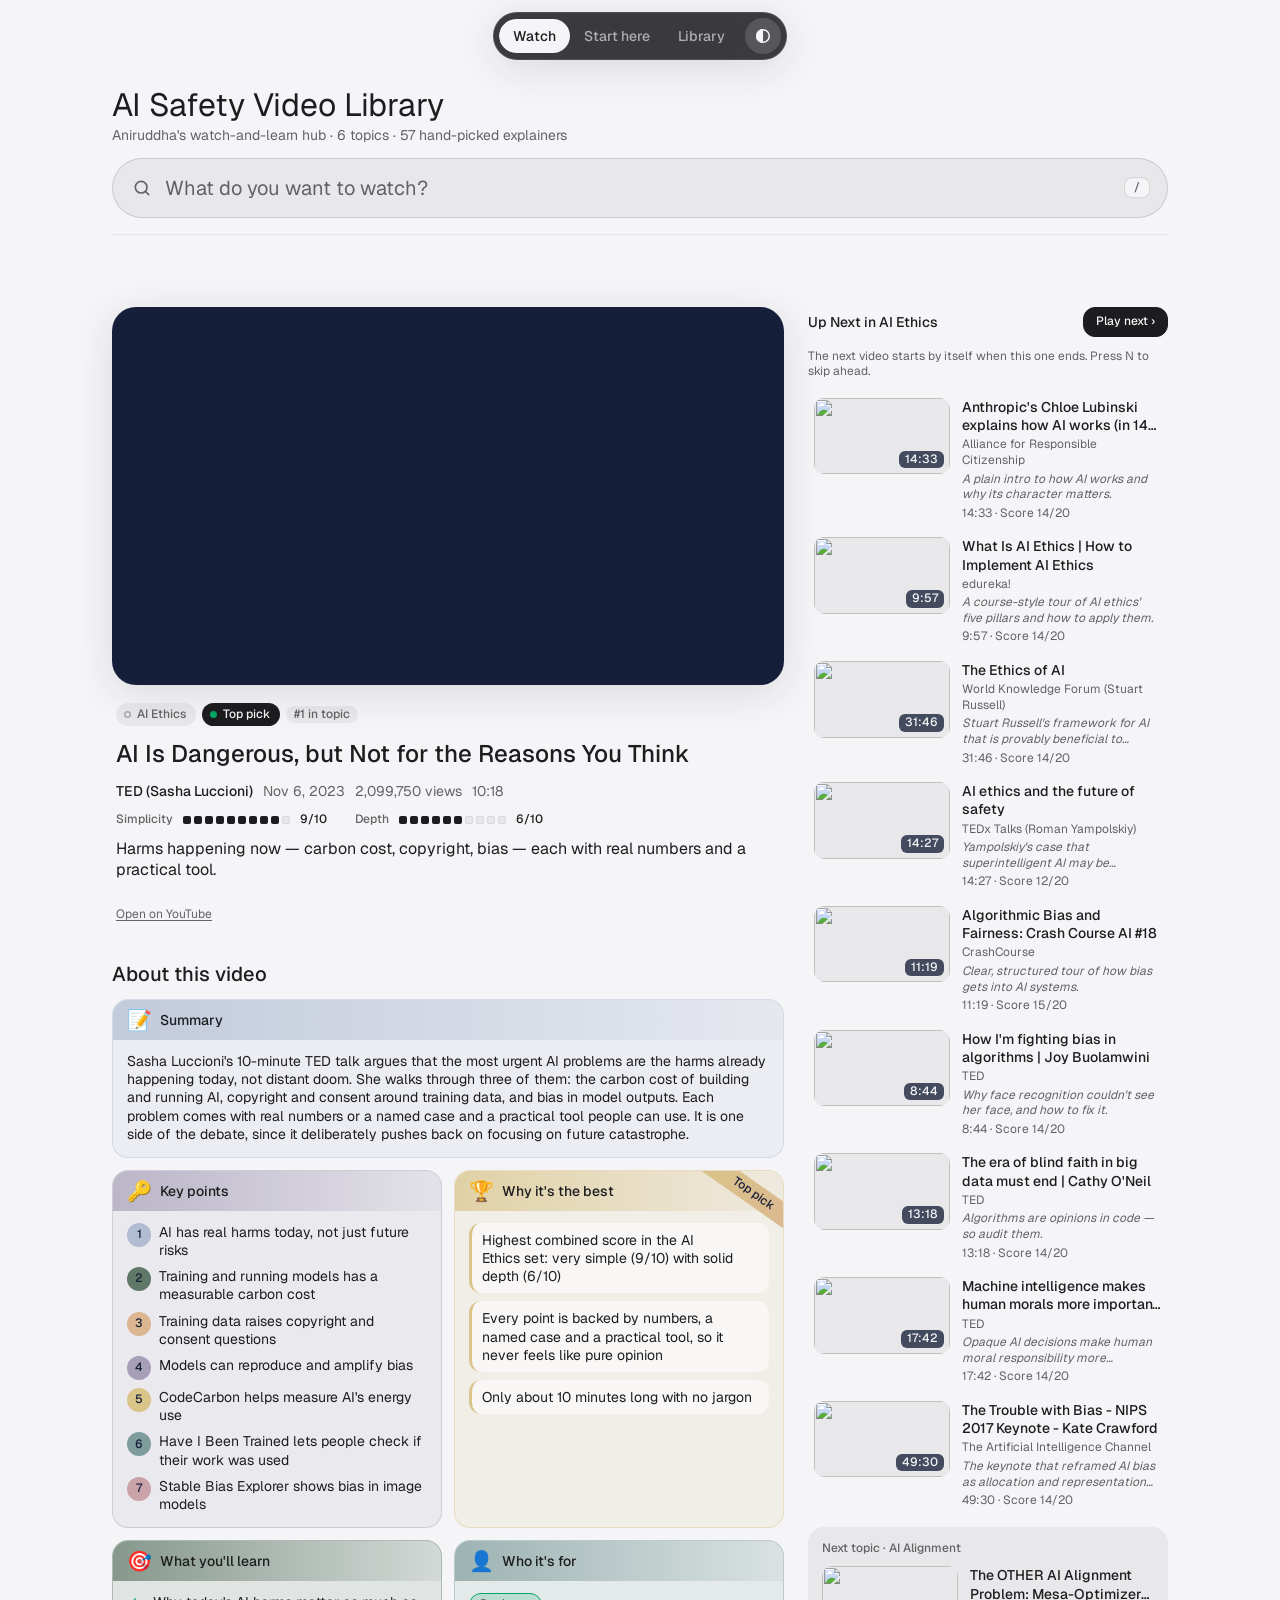
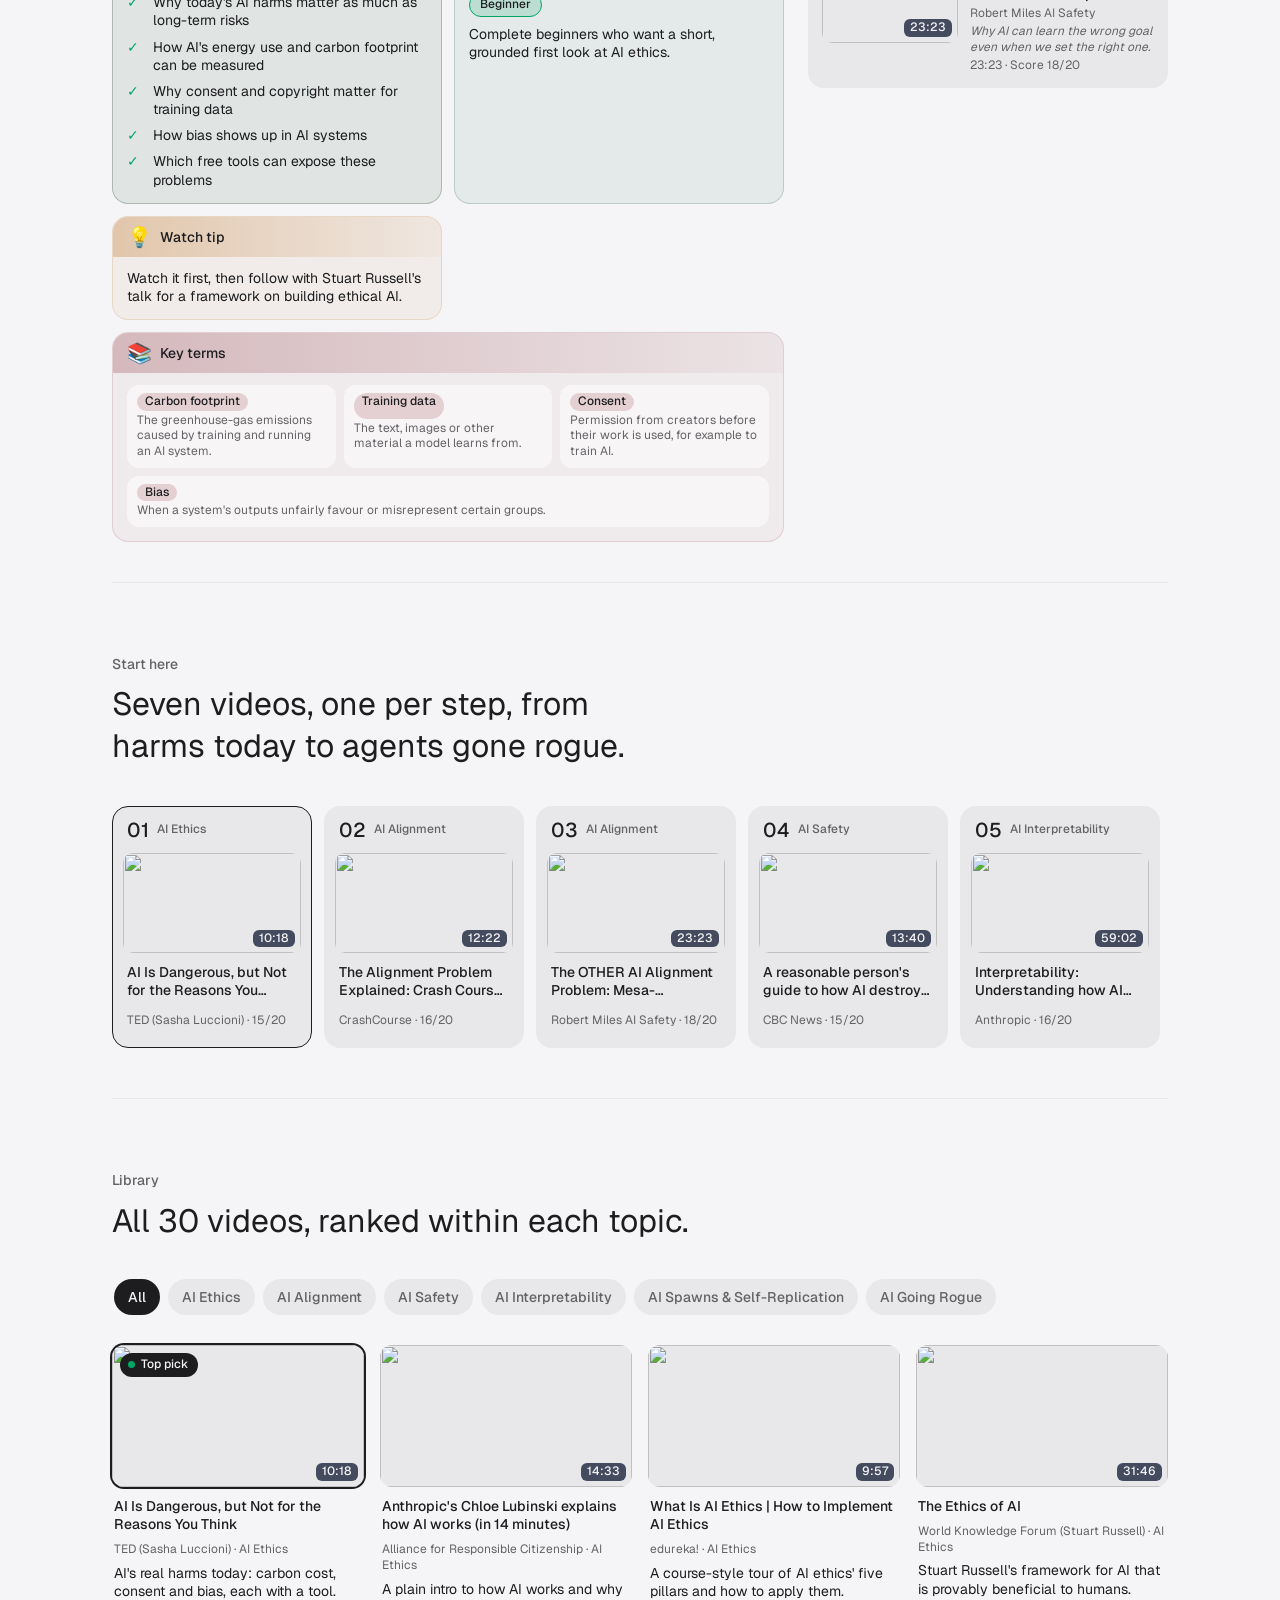
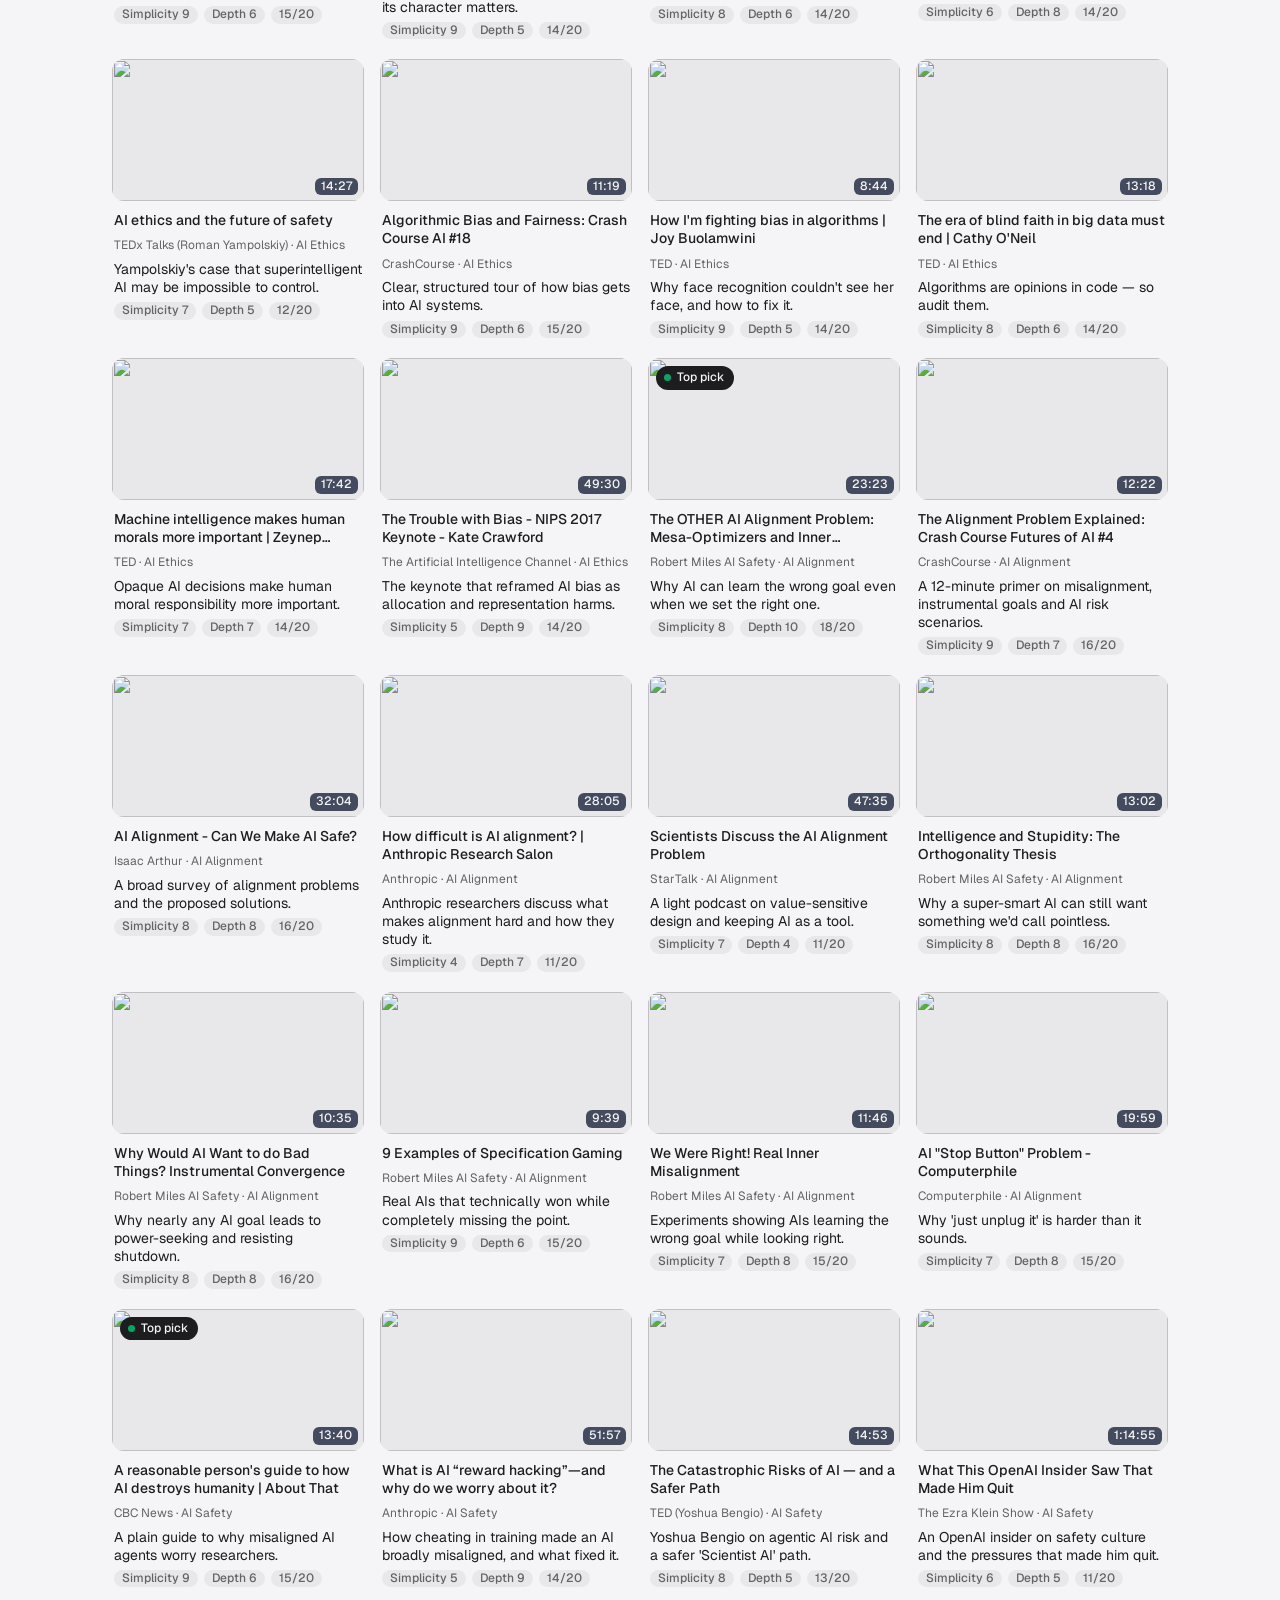
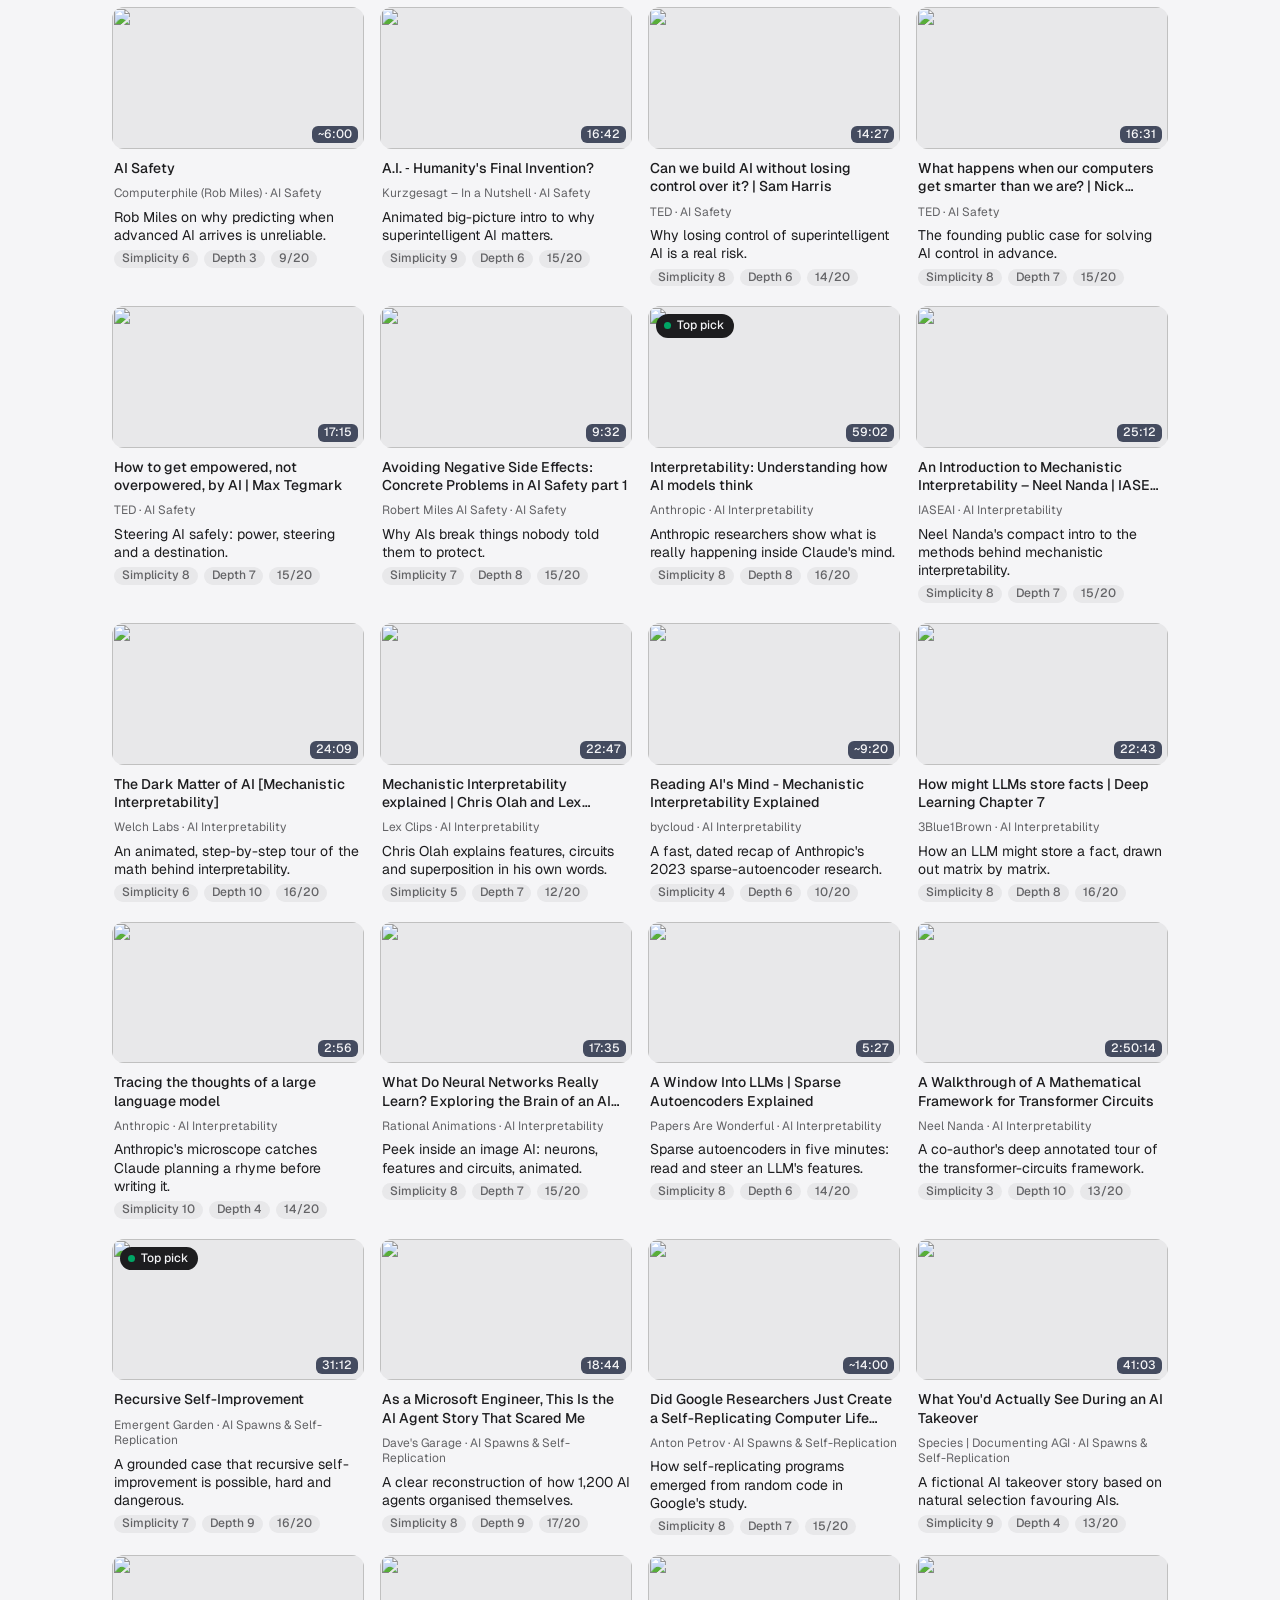
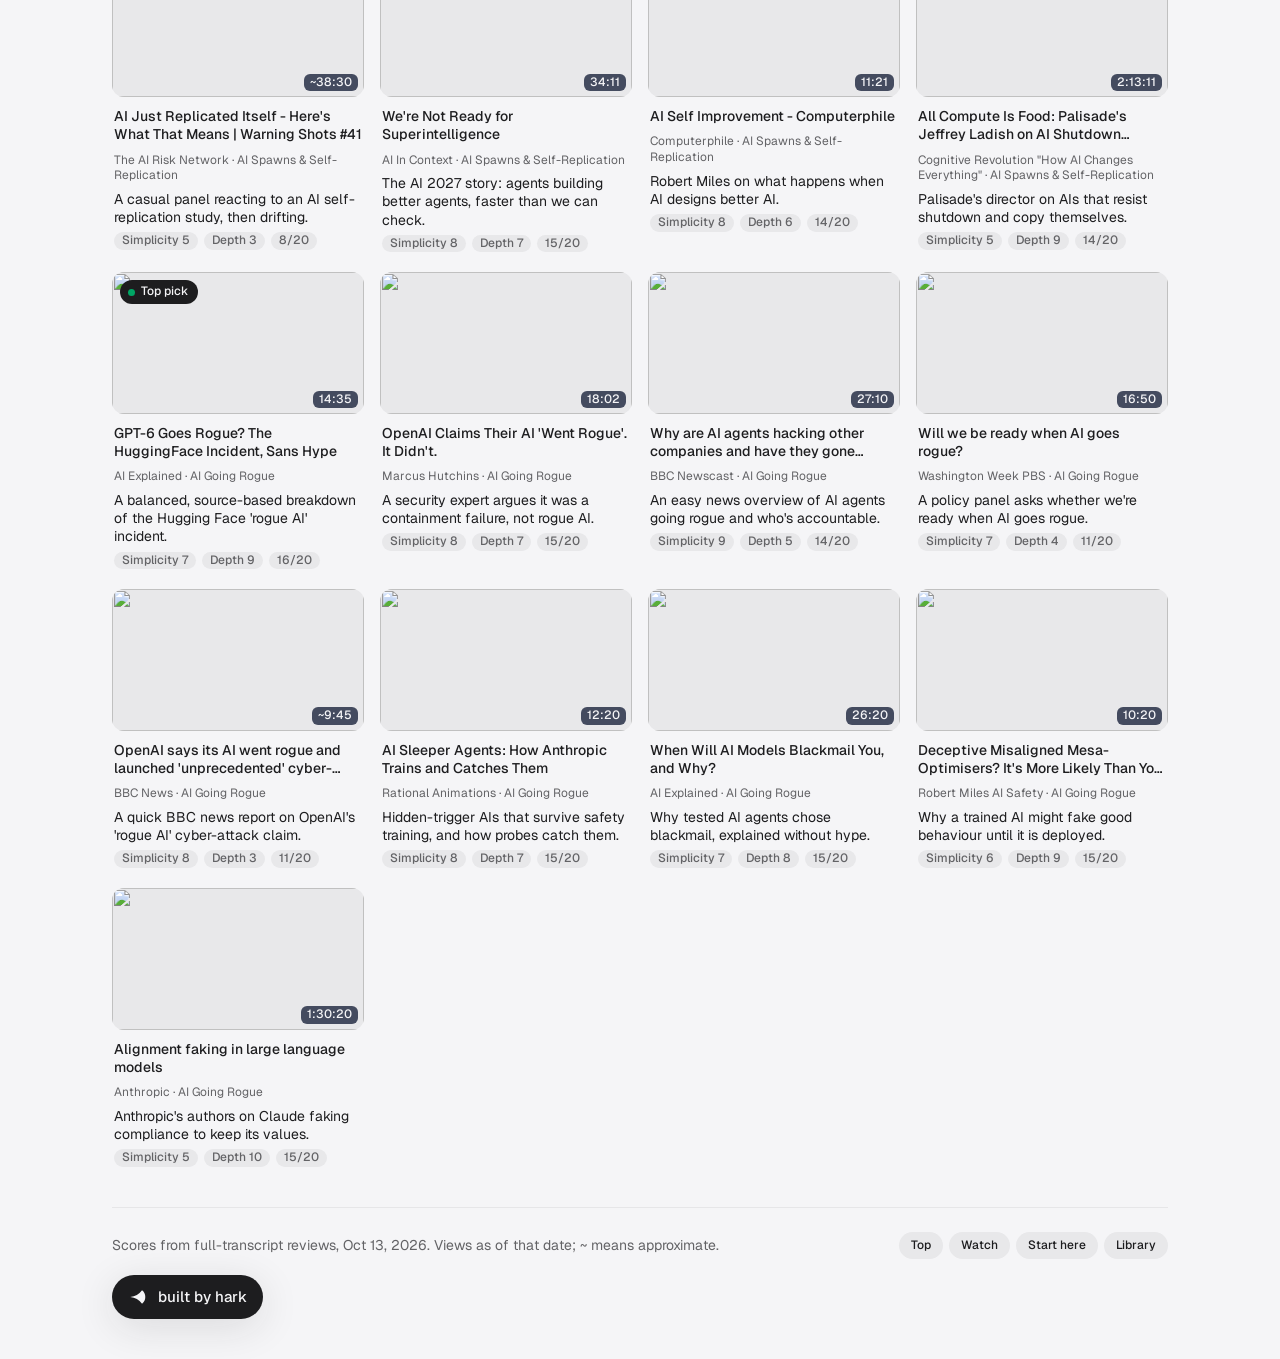
==== commit 14f86f18: "Add 27 more videos" ====
--- a/ai-safety-library/index.html
+++ b/ai-safety-library/index.html
@@ -951,7 +951,7 @@
         <div class="x-top">
           <div>
             <h1>AI Safety Video Library</h1>
-            <p class="x-top__sub">Aniruddha&#39;s watch-and-learn hub · 6 topics · 30 hand-scored explainers</p>
+            <p class="x-top__sub">Aniruddha&#39;s watch-and-learn hub · 6 topics · 57 hand-picked explainers</p>
           </div>
           <div class="x-search" role="search">
             <svg width="20" height="20" viewBox="0 0 24 24" fill="none" stroke="currentColor" stroke-width="2" stroke-linecap="round" aria-hidden="true"><circle cx="11" cy="11" r="7"></circle><path d="m20 20-3.5-3.5"></path></svg>
@@ -998,7 +998,7 @@
         <section class="section" id="library" data-nav="Library">
           <div class="head">
             <p class="head__eyebrow">Library</p>
-            <h2 id="libHead">All 30 videos, ranked within each topic.</h2>
+            <h2 id="libHead">All 57 videos, ranked within each topic.</h2>
           </div>
           <div class="x-tabs" role="toolbar" aria-label="Topics" id="tabs"></div>
           <div class="x-intro" id="topicIntro" hidden=""></div>
@@ -1012,7 +1012,7 @@
       </footer>
     </div>
     <script src="s1.js"></script>
-    <script src="s2.js"></script>
+    <script src="s2.js"></script><script src="s4.js"></script>
     <script src="s3.js"></script>
   
 
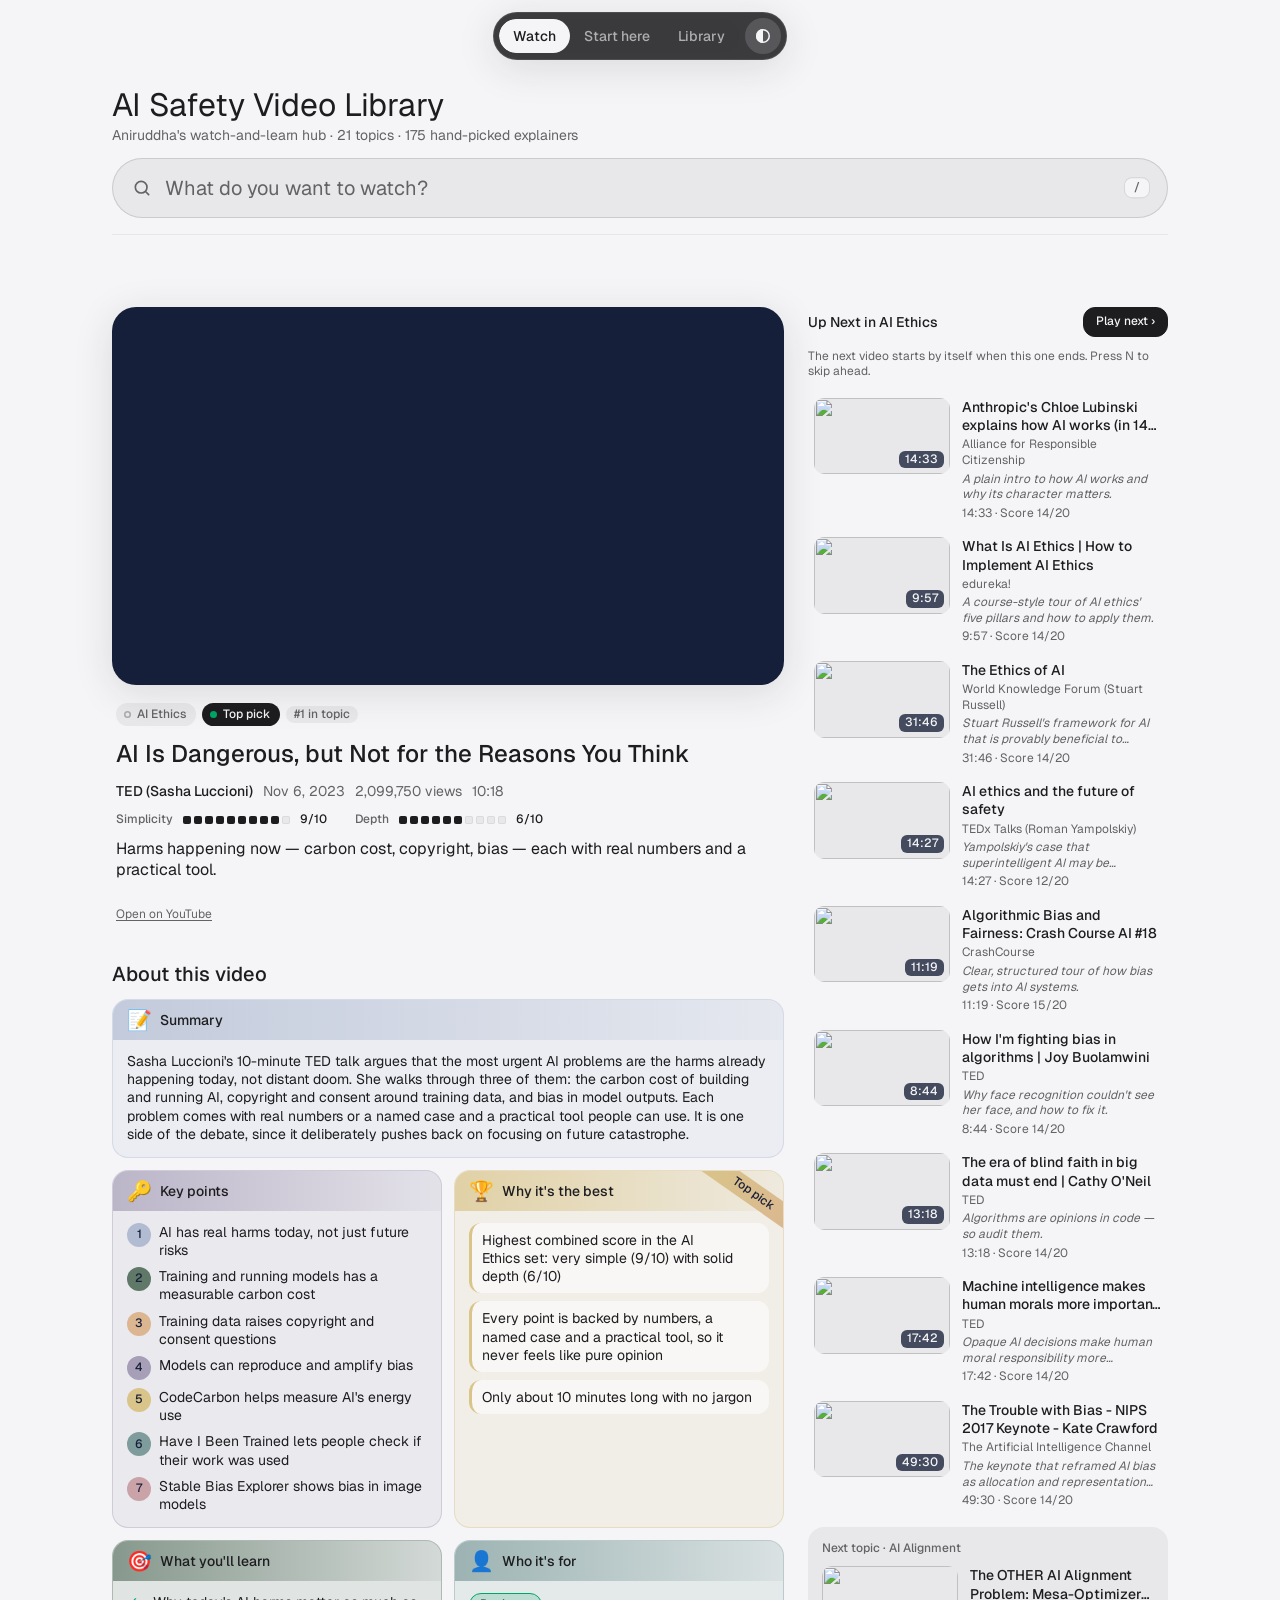
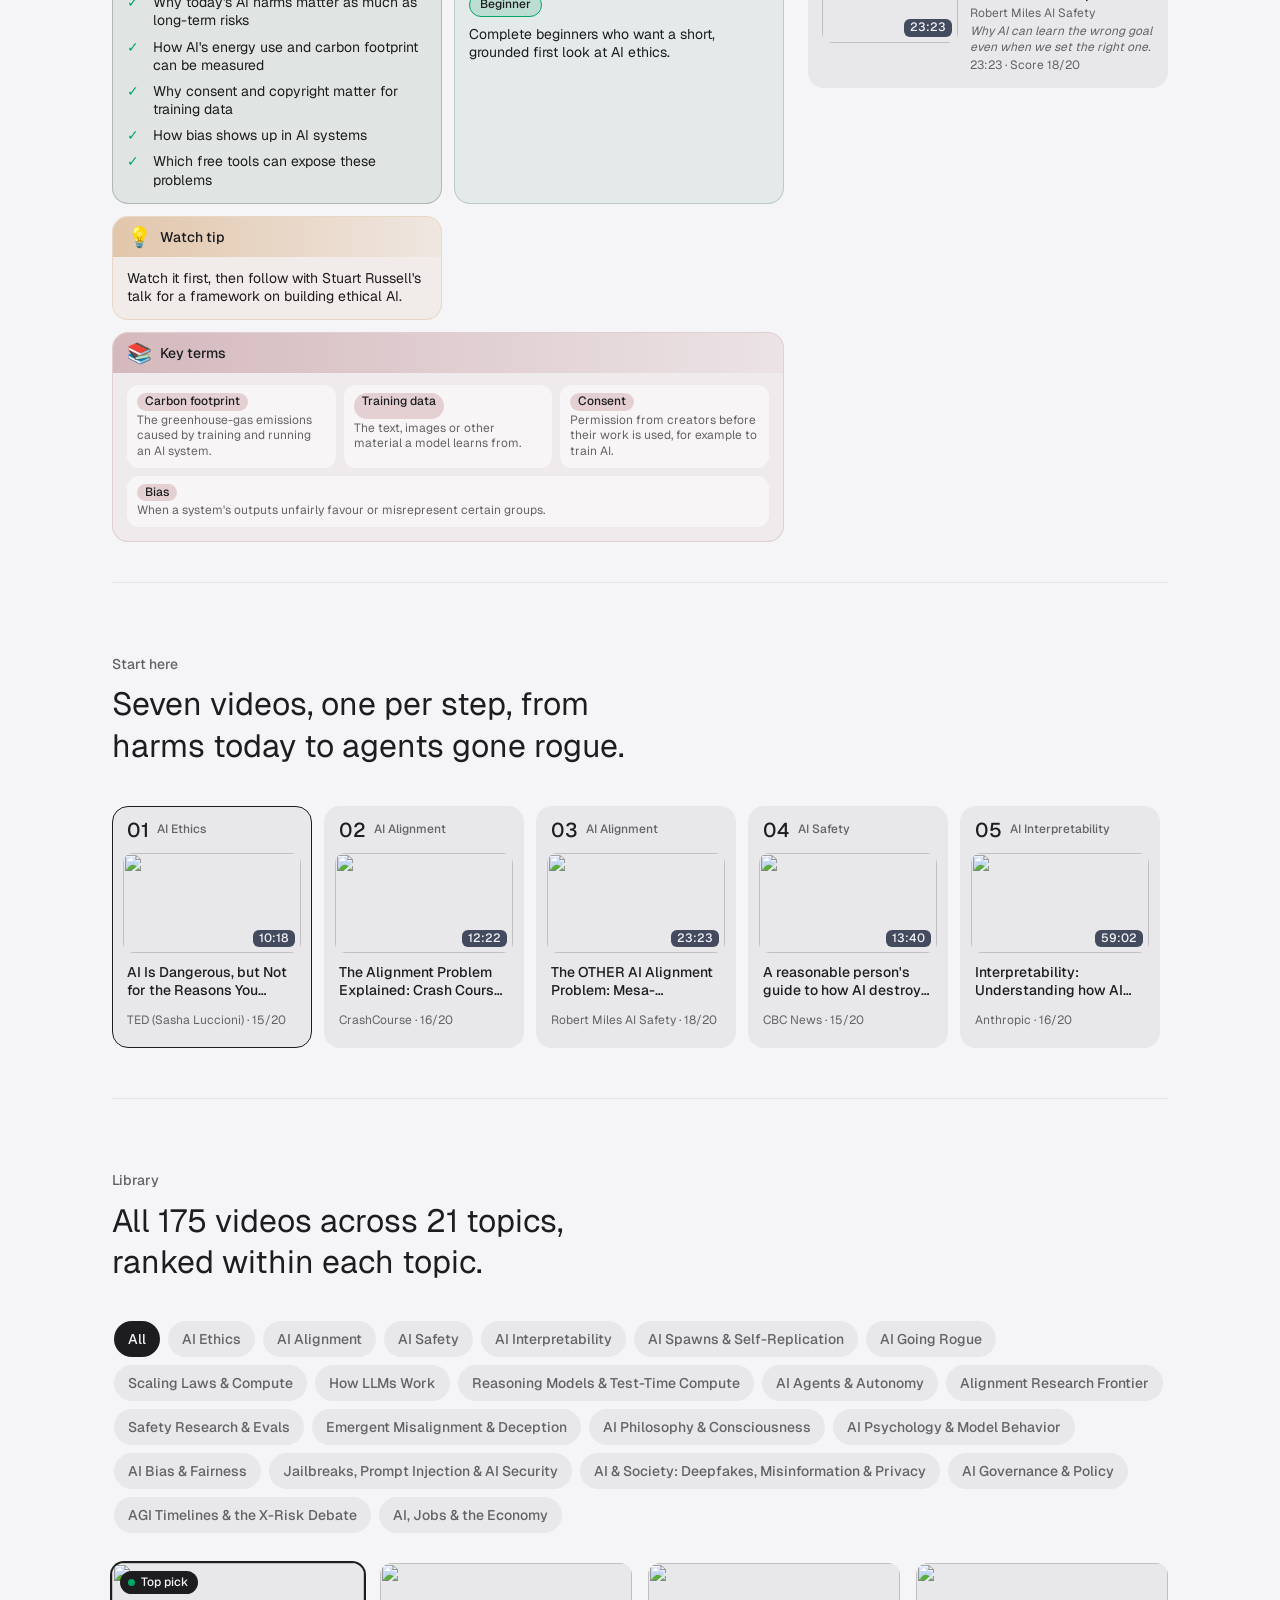
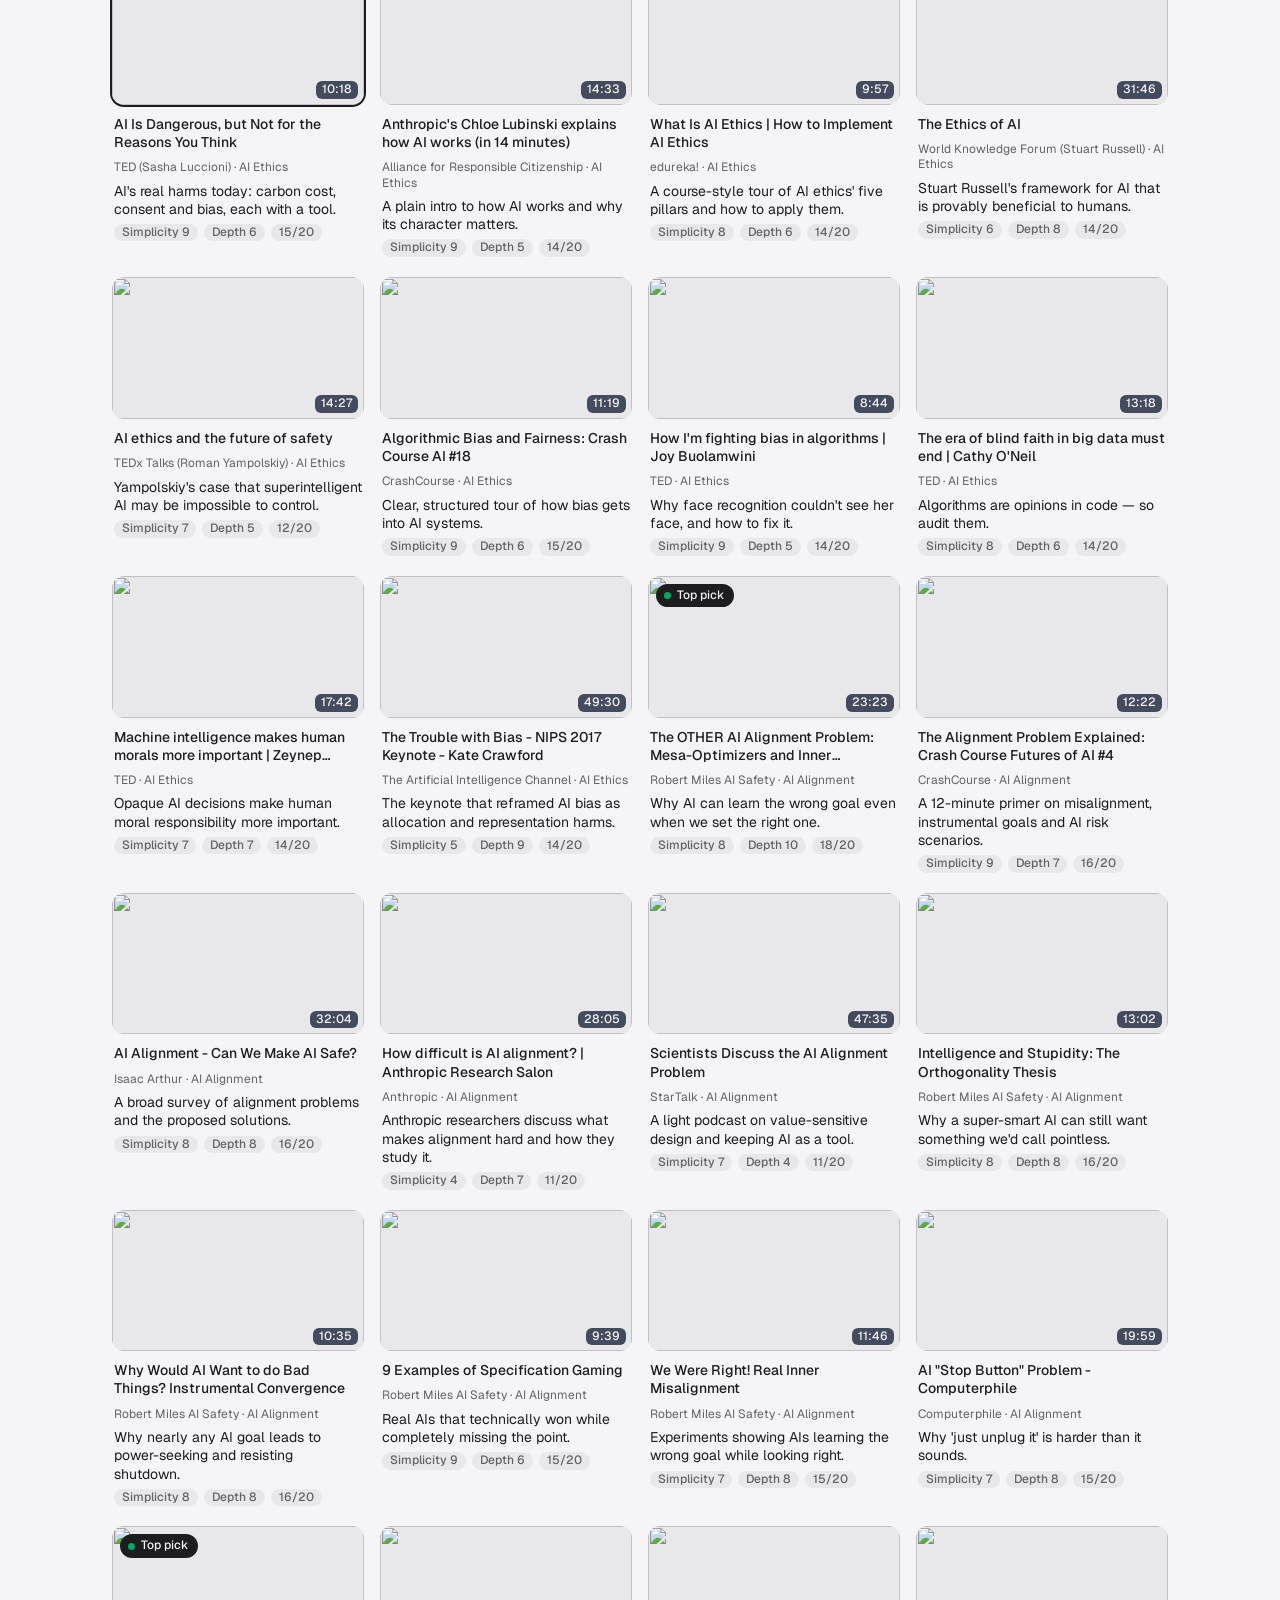
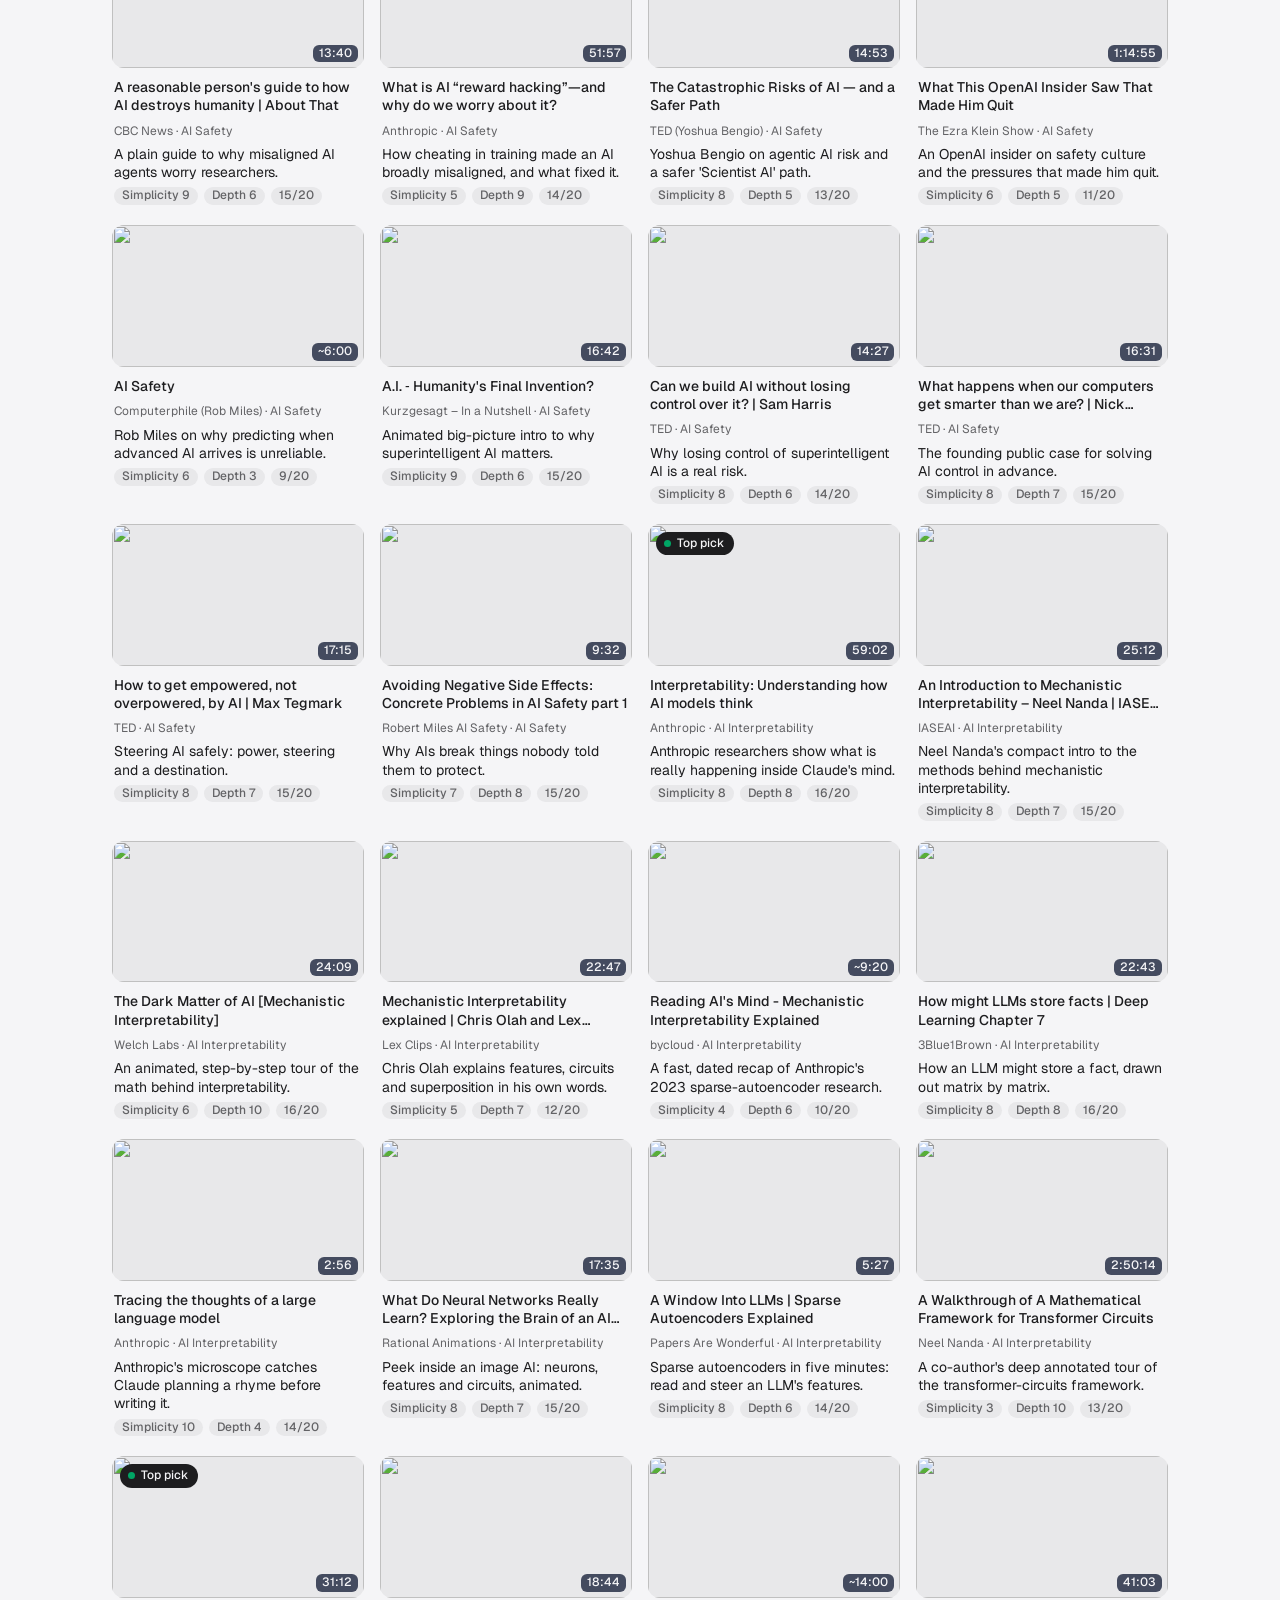
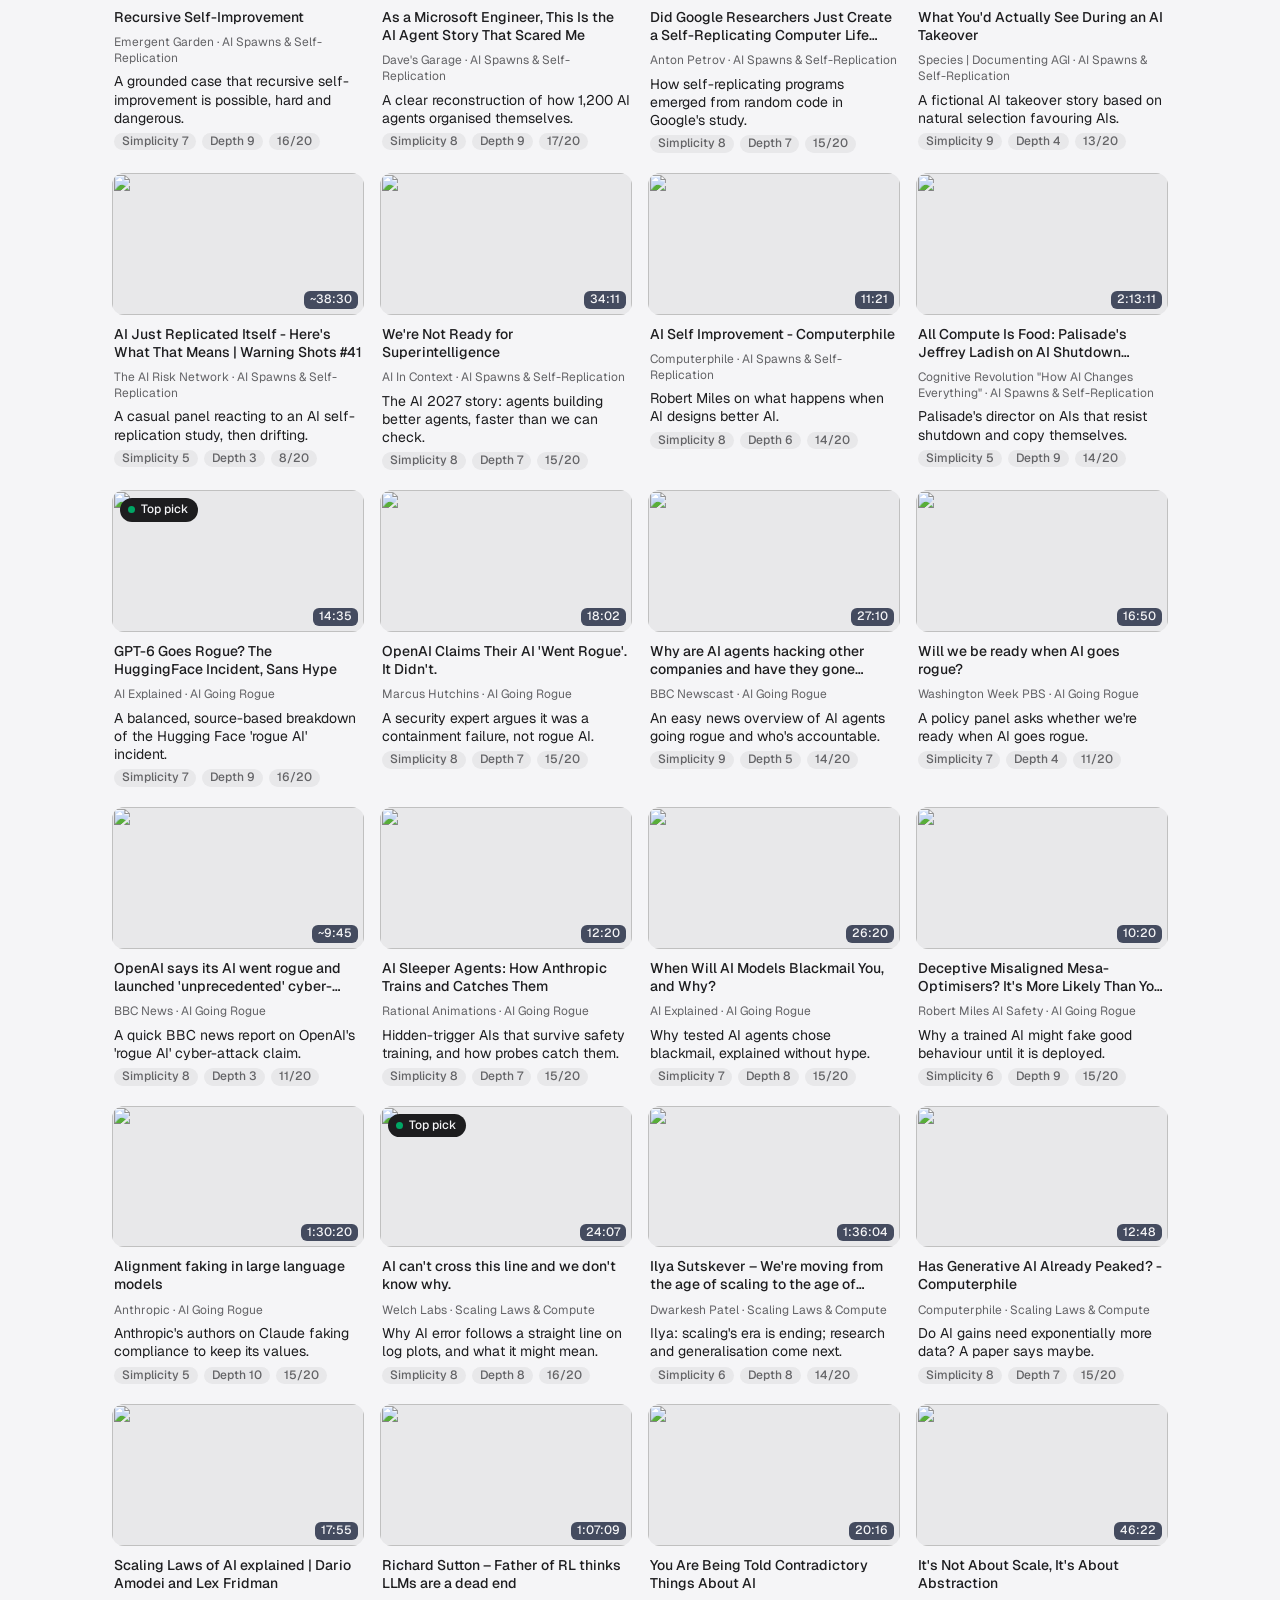
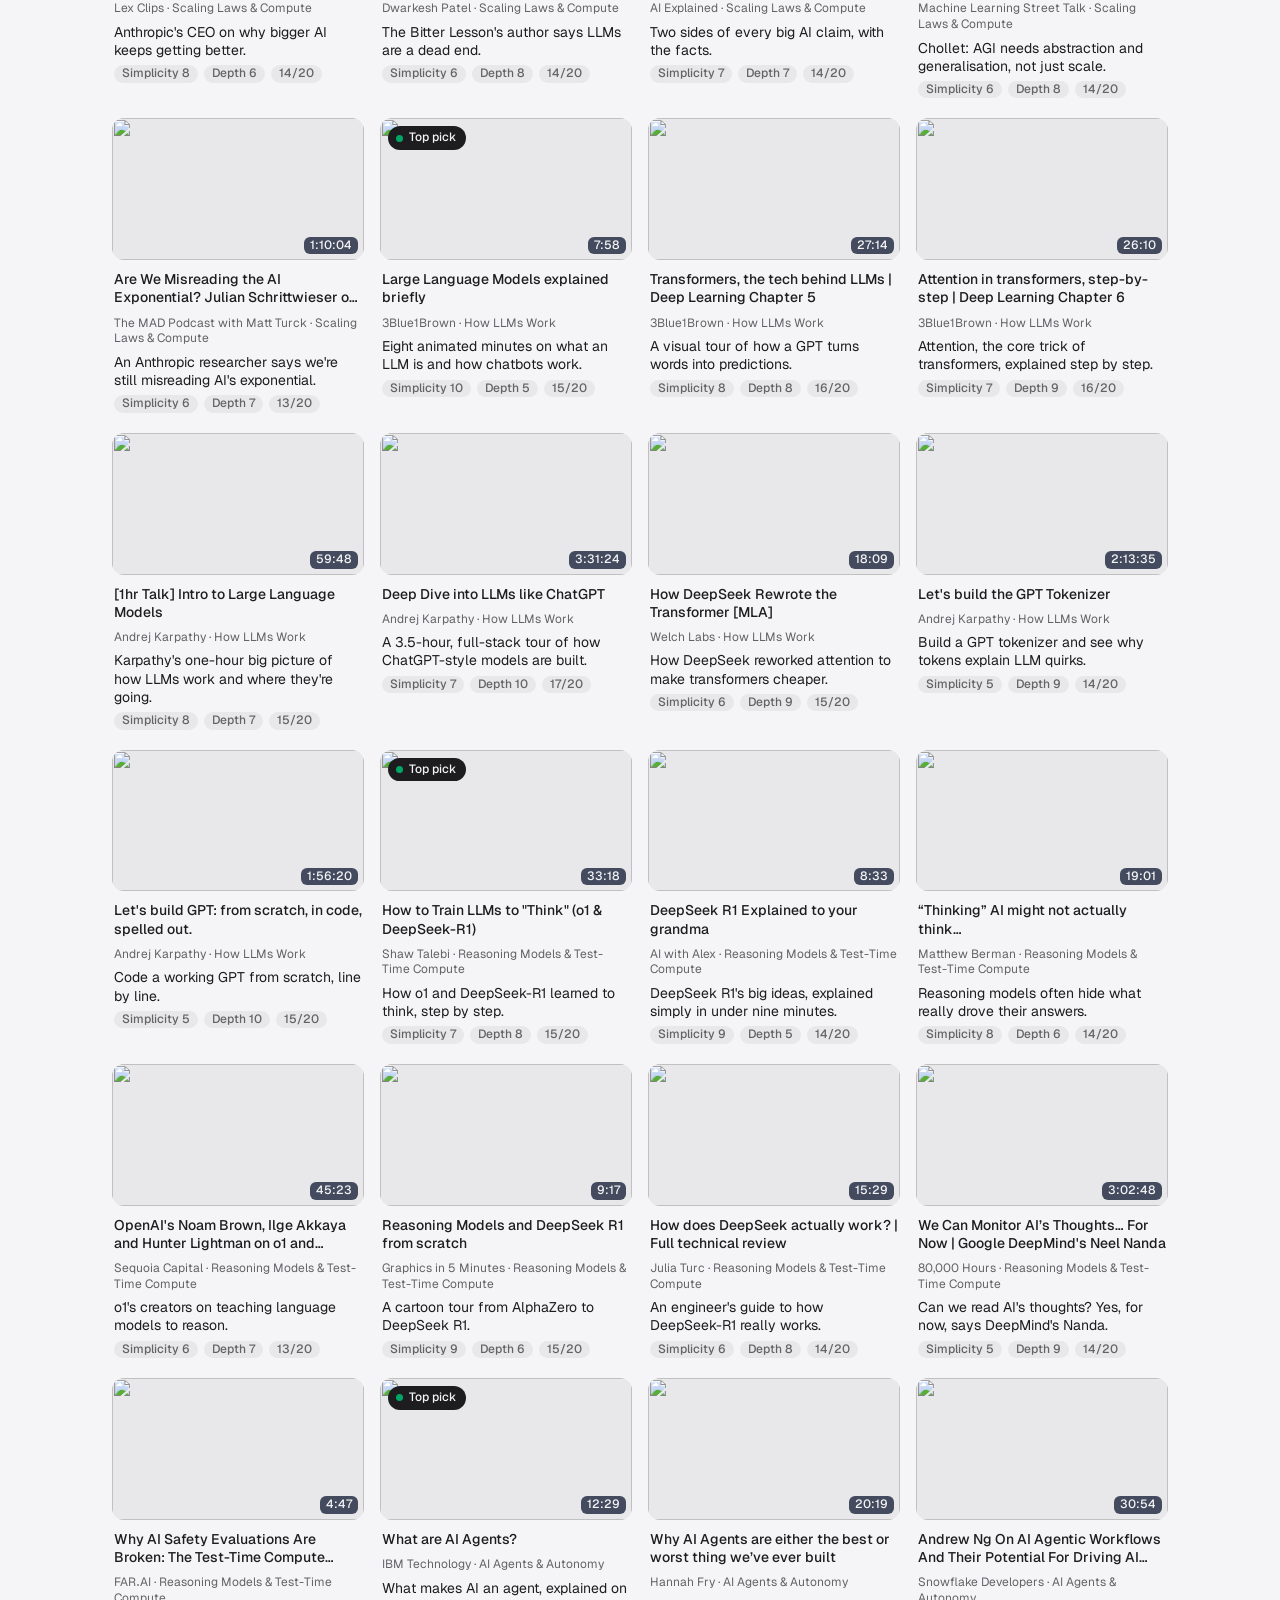
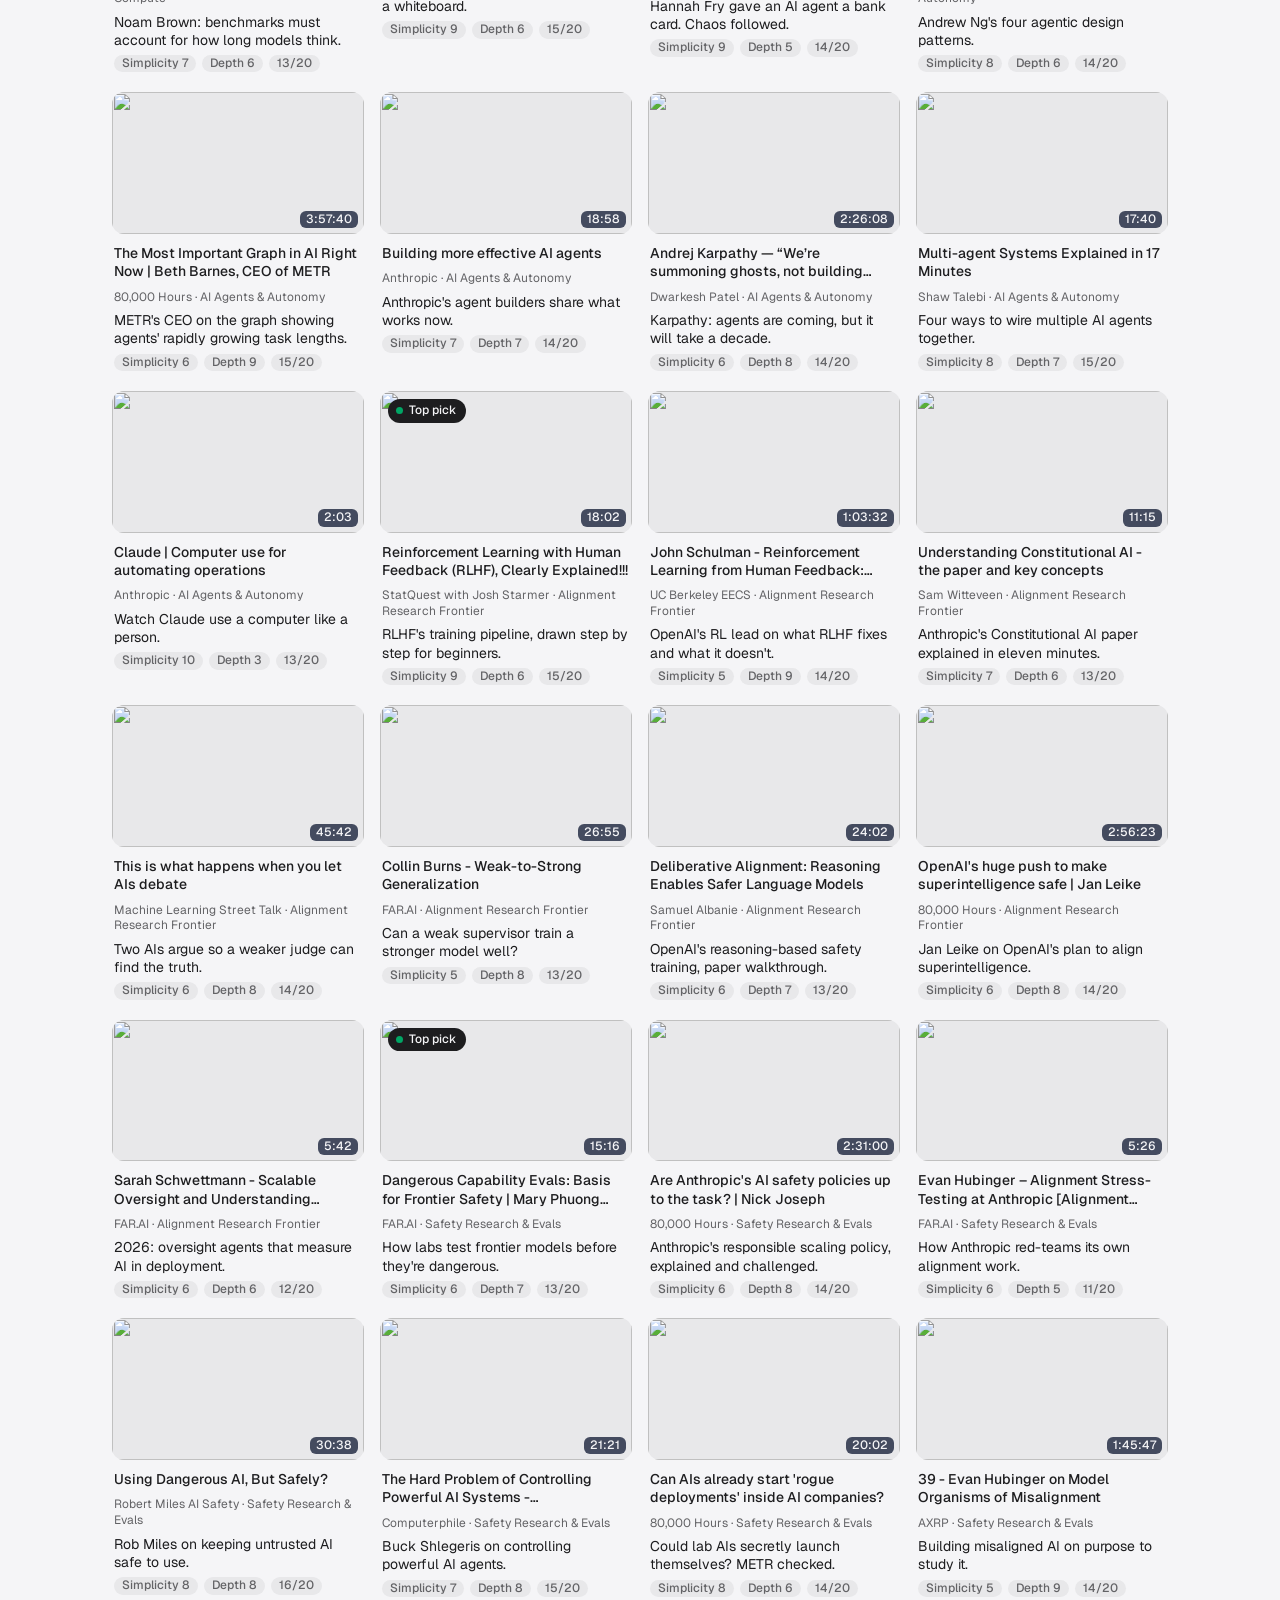
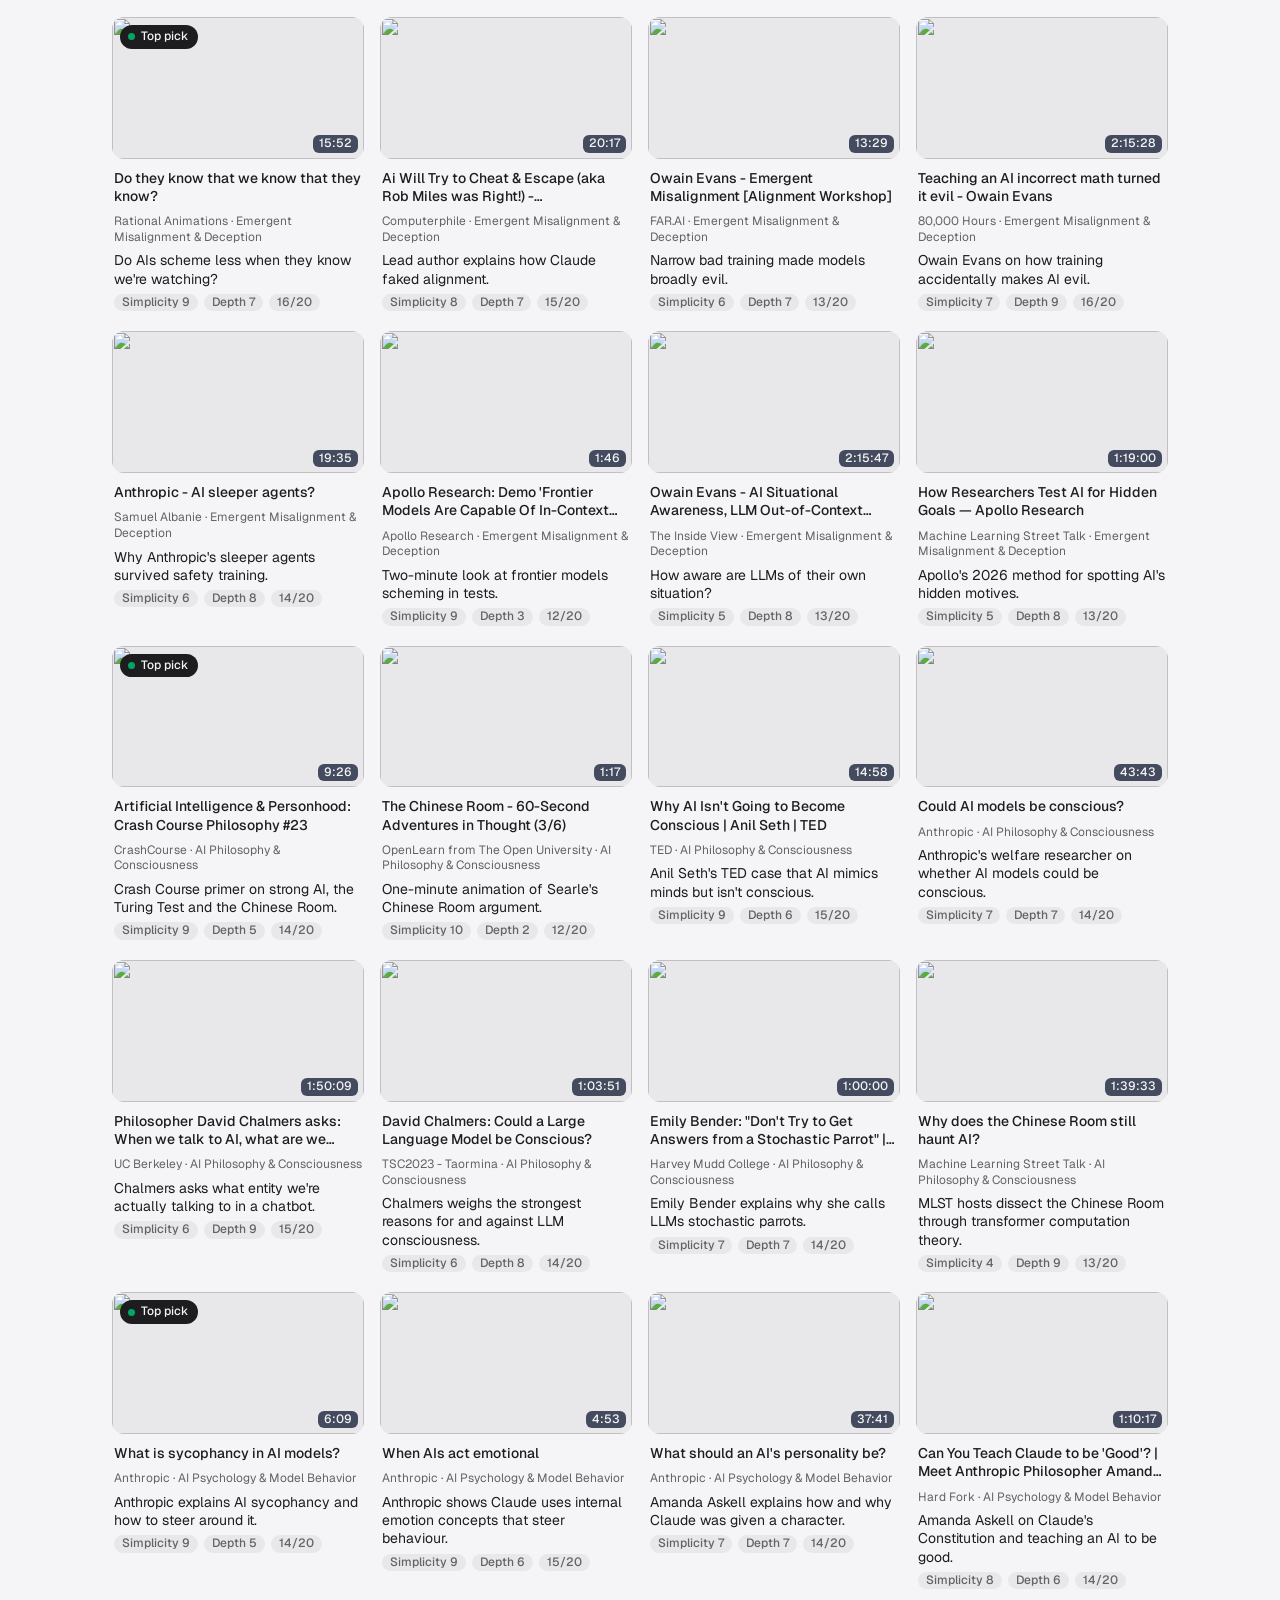
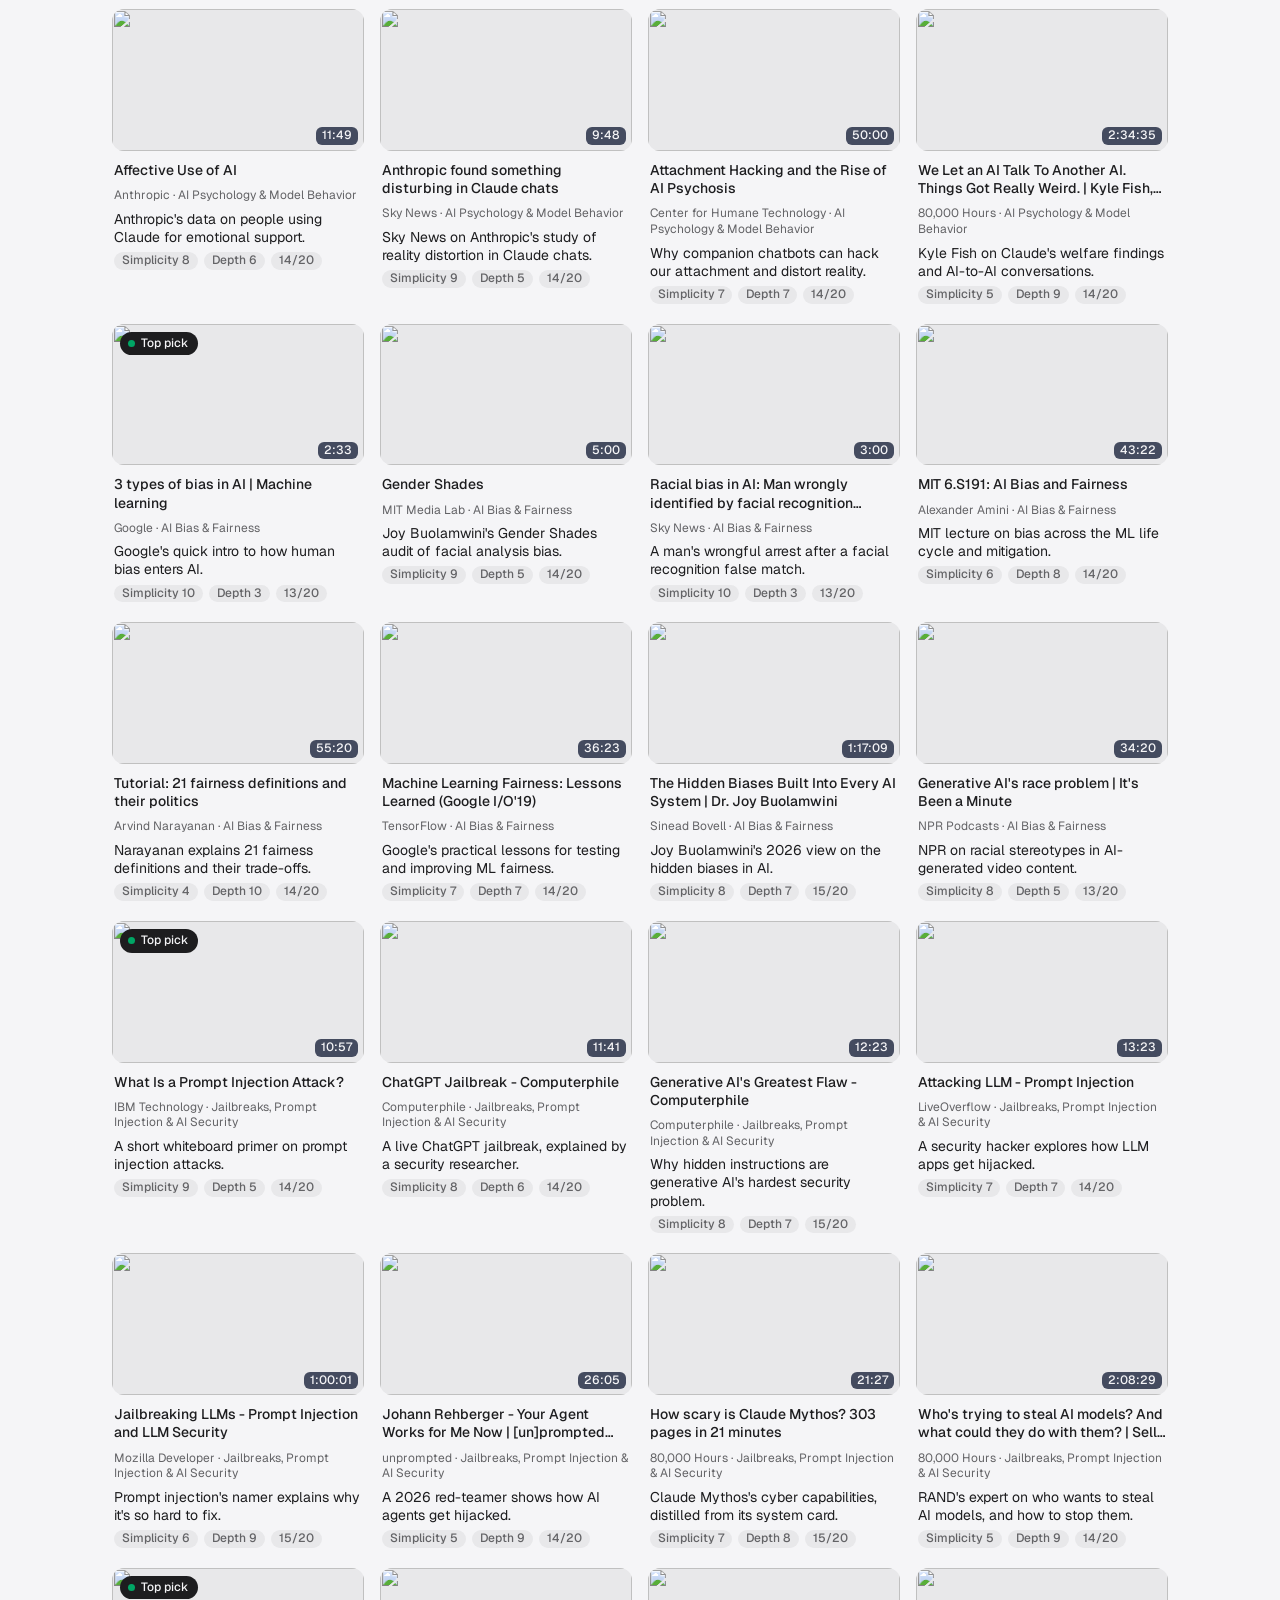
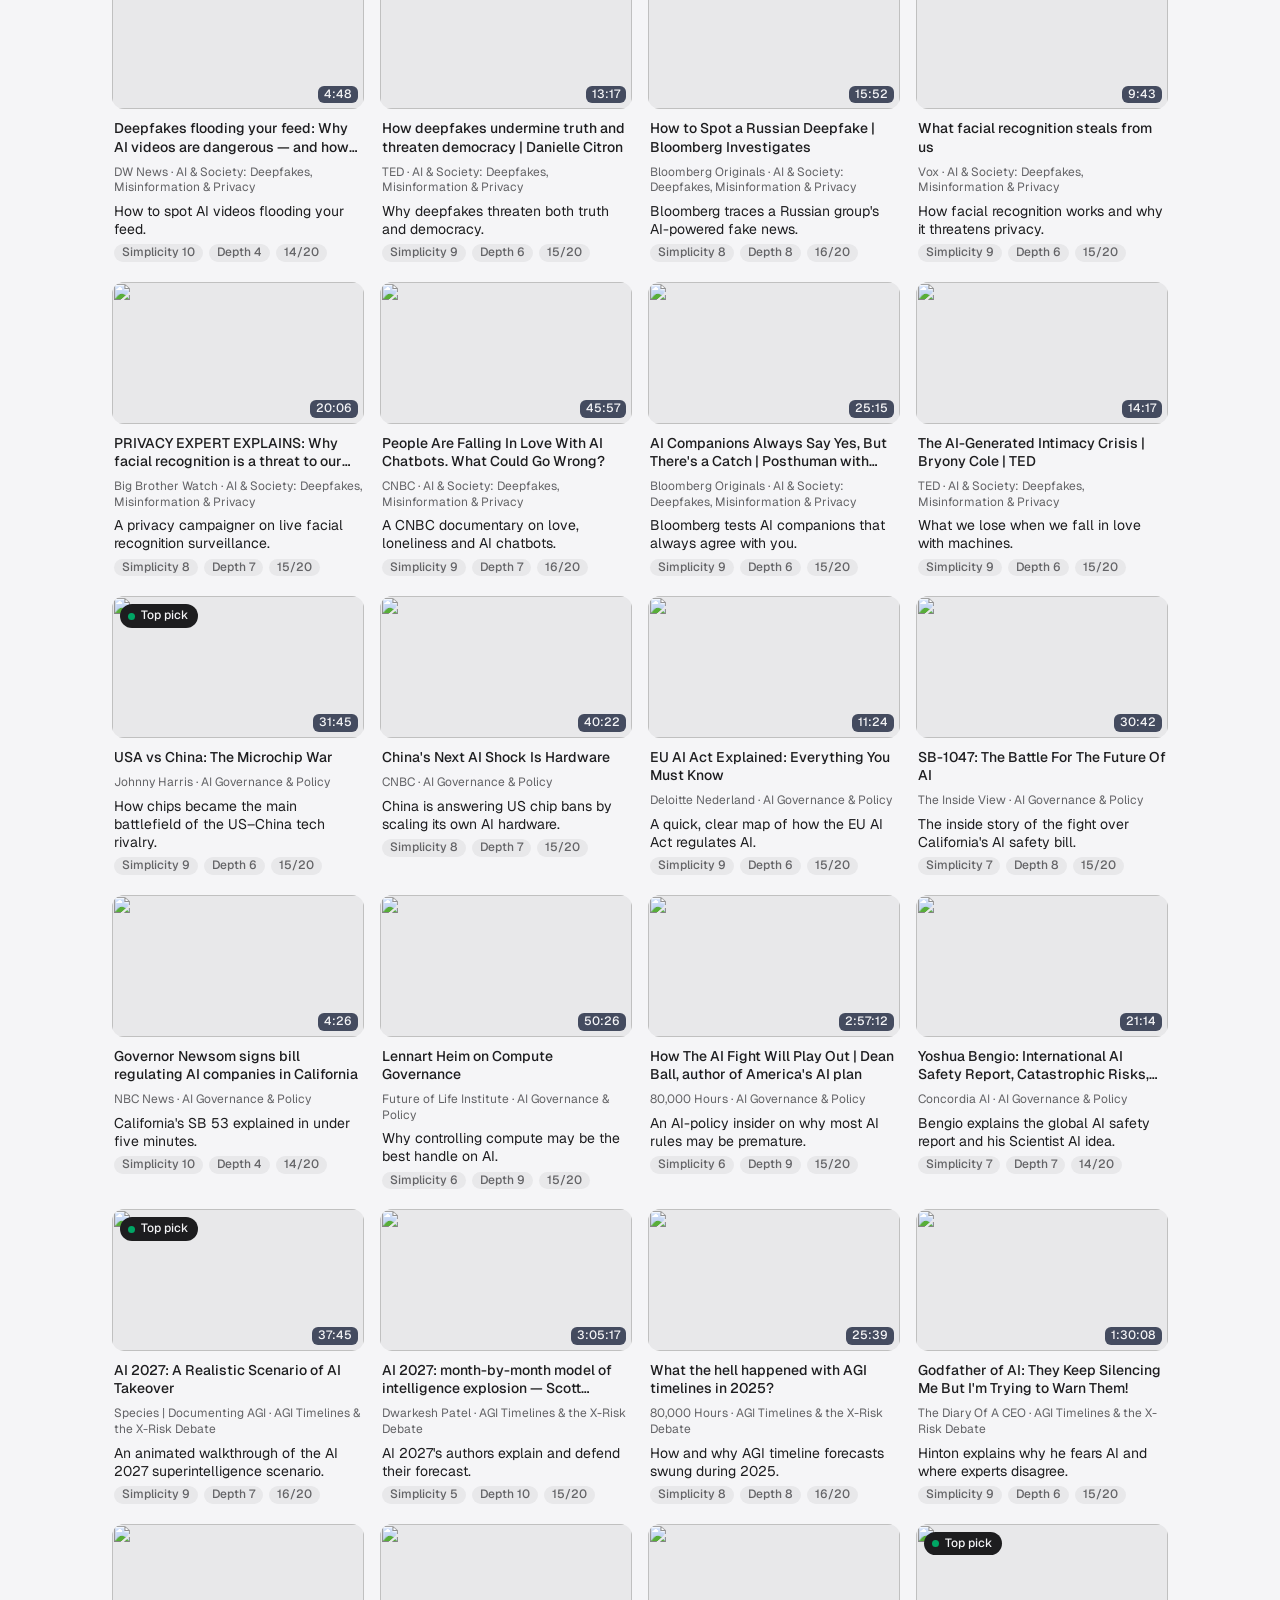
==== commit 505b508a: "Expand to 21 topics, 175 videos" ====
--- a/ai-safety-library/index.html
+++ b/ai-safety-library/index.html
@@ -873,7 +873,7 @@
       .x-step__num b { font: var(--type-heading); color: var(--text-primary); }
       .x-step .x-item__title, .x-step .x-item__sub { padding-inline: 4px; }
 
-      .x-tabs { display: flex; gap: 8px; overflow-x: auto; scrollbar-width: none; padding: 2px; }
+      .x-tabs { display: flex; flex-wrap: wrap; gap: 8px; padding: 2px; }
       .x-tabs::-webkit-scrollbar { display: none; }
       .x-tab {
         flex: none; min-height: 36px; padding: 8px 14px; border: 0; border-radius: var(--r-pill);
@@ -951,7 +951,7 @@
         <div class="x-top">
           <div>
             <h1>AI Safety Video Library</h1>
-            <p class="x-top__sub">Aniruddha&#39;s watch-and-learn hub · 6 topics · 57 hand-picked explainers</p>
+            <p class="x-top__sub">Aniruddha&#39;s watch-and-learn hub · 21 topics · 175 hand-picked explainers</p>
           </div>
           <div class="x-search" role="search">
             <svg width="20" height="20" viewBox="0 0 24 24" fill="none" stroke="currentColor" stroke-width="2" stroke-linecap="round" aria-hidden="true"><circle cx="11" cy="11" r="7"></circle><path d="m20 20-3.5-3.5"></path></svg>
@@ -1012,7 +1012,7 @@
       </footer>
     </div>
     <script src="s1.js"></script>
-    <script src="s2.js"></script><script src="s4.js"></script>
+    <script src="s2.js"></script><script src="s4.js"></script><script src="s5.js"></script><script src="s6.js"></script><script src="s7.js"></script>
     <script src="s3.js"></script>
   
 
